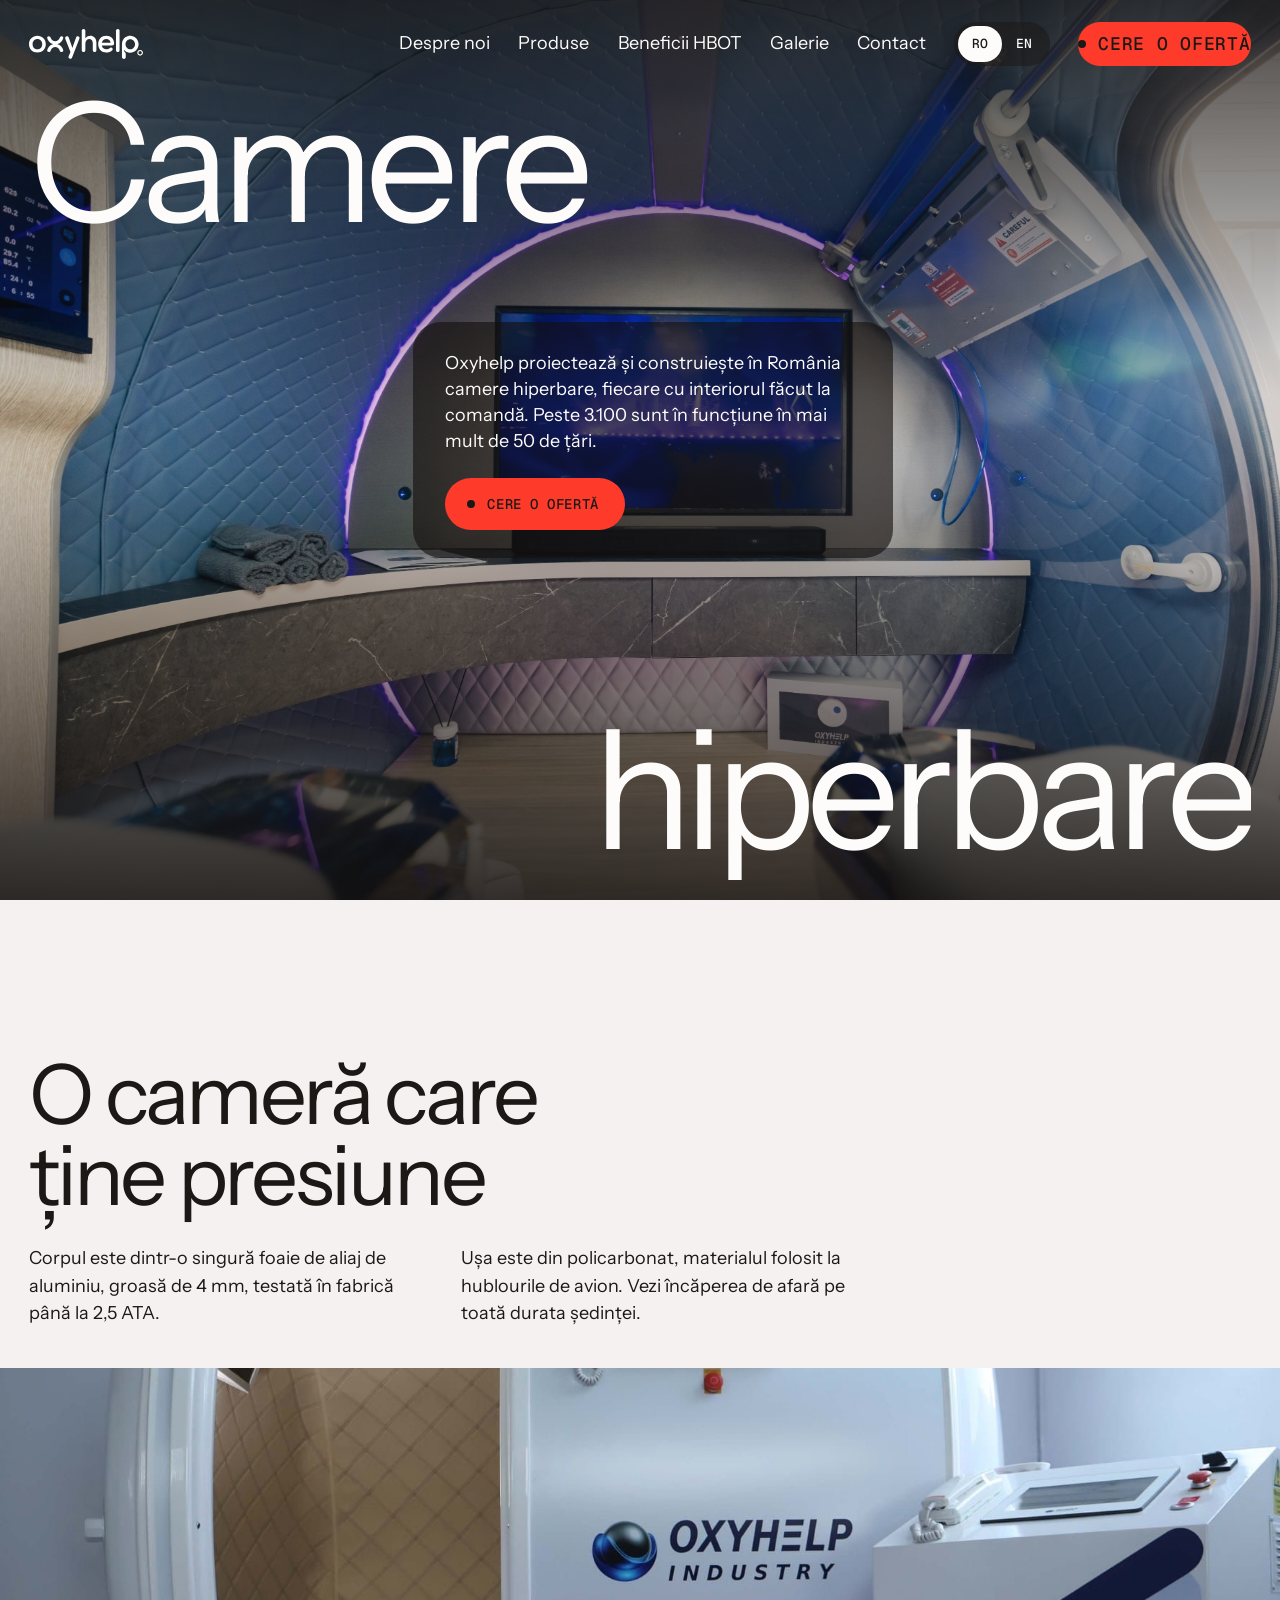
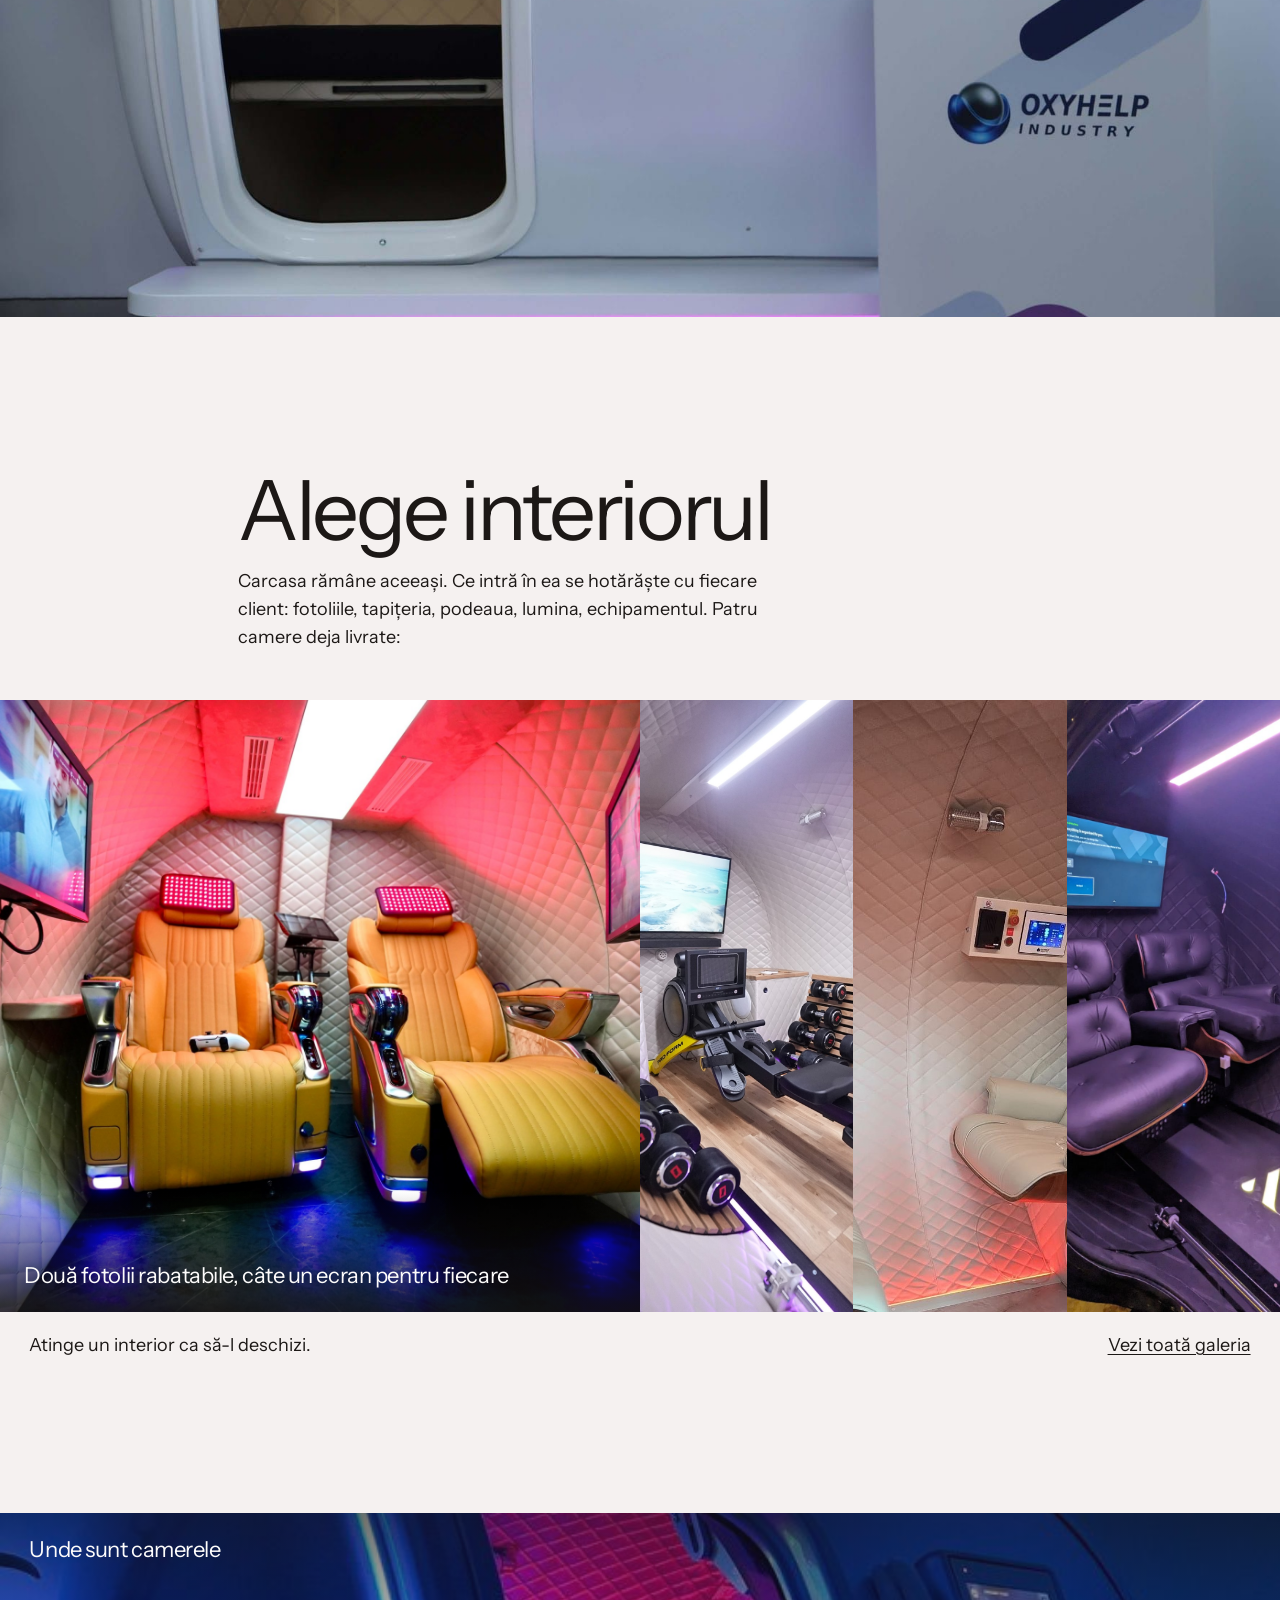
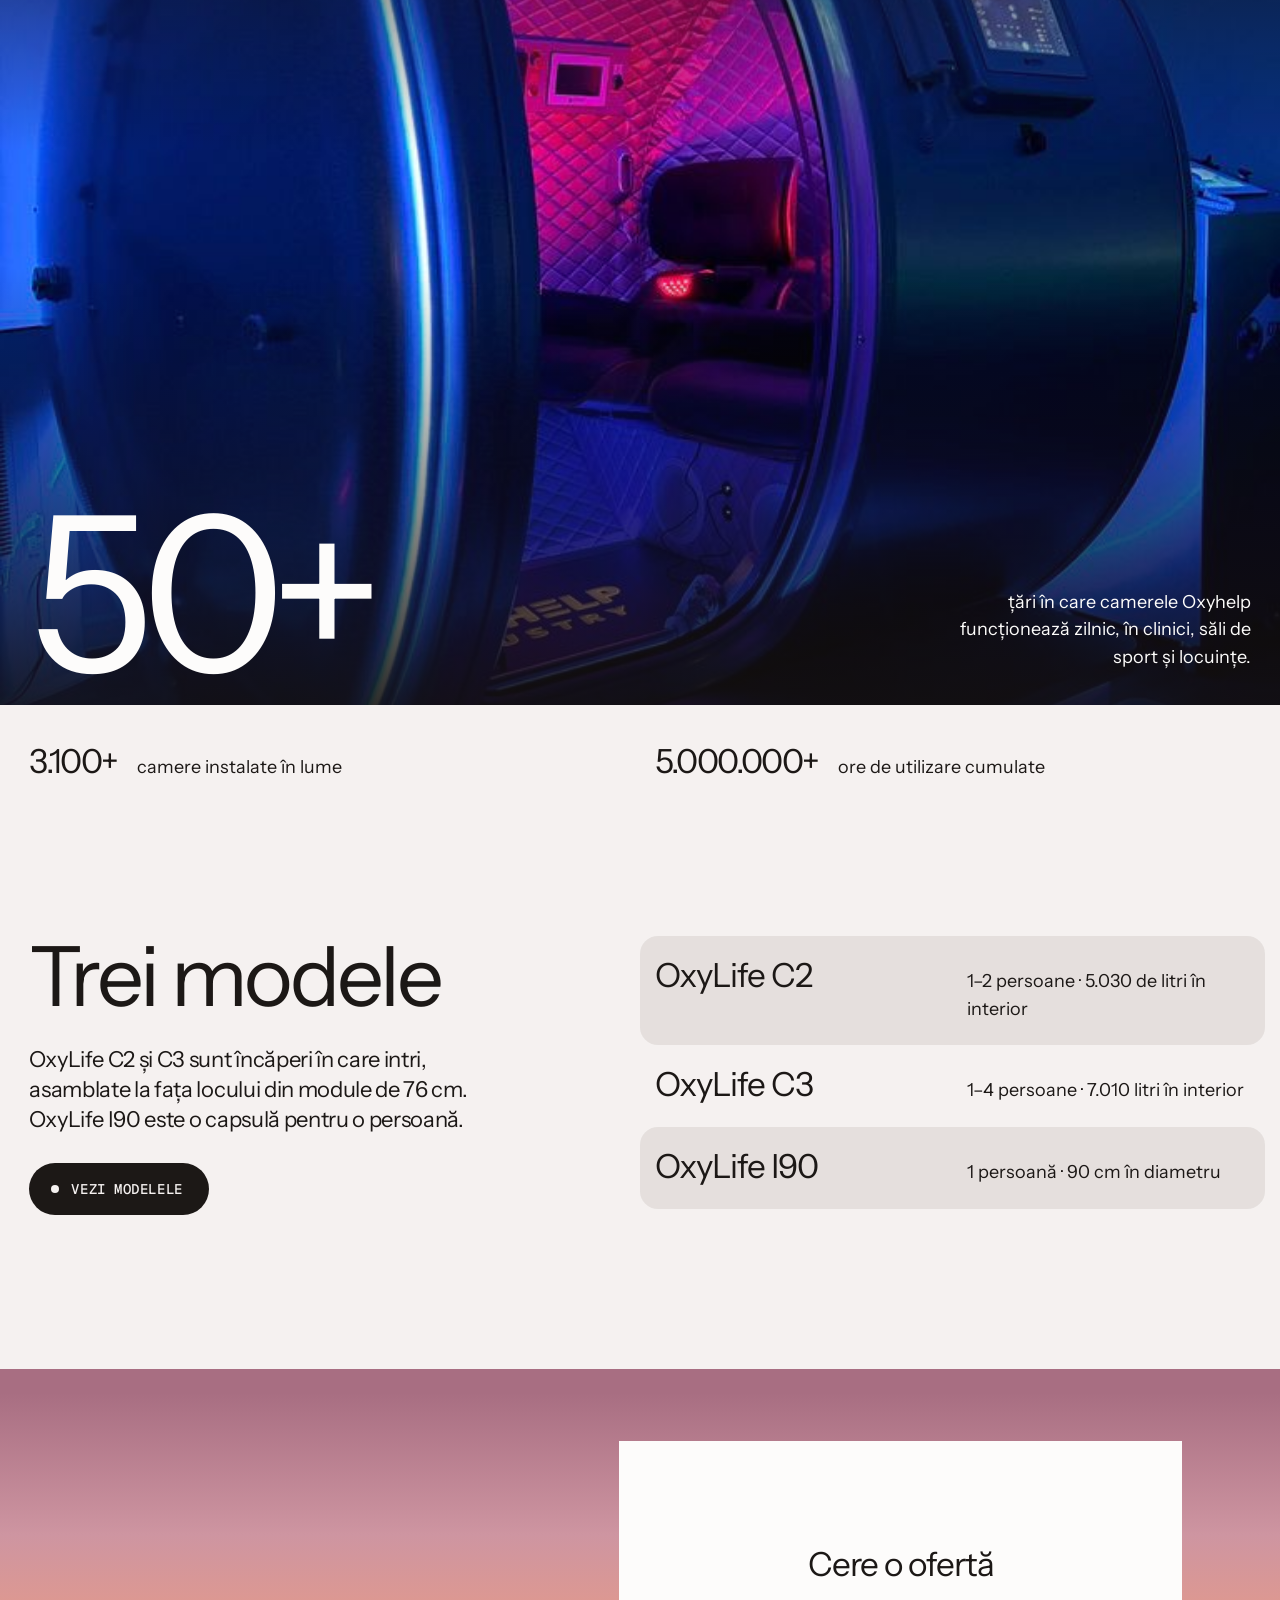
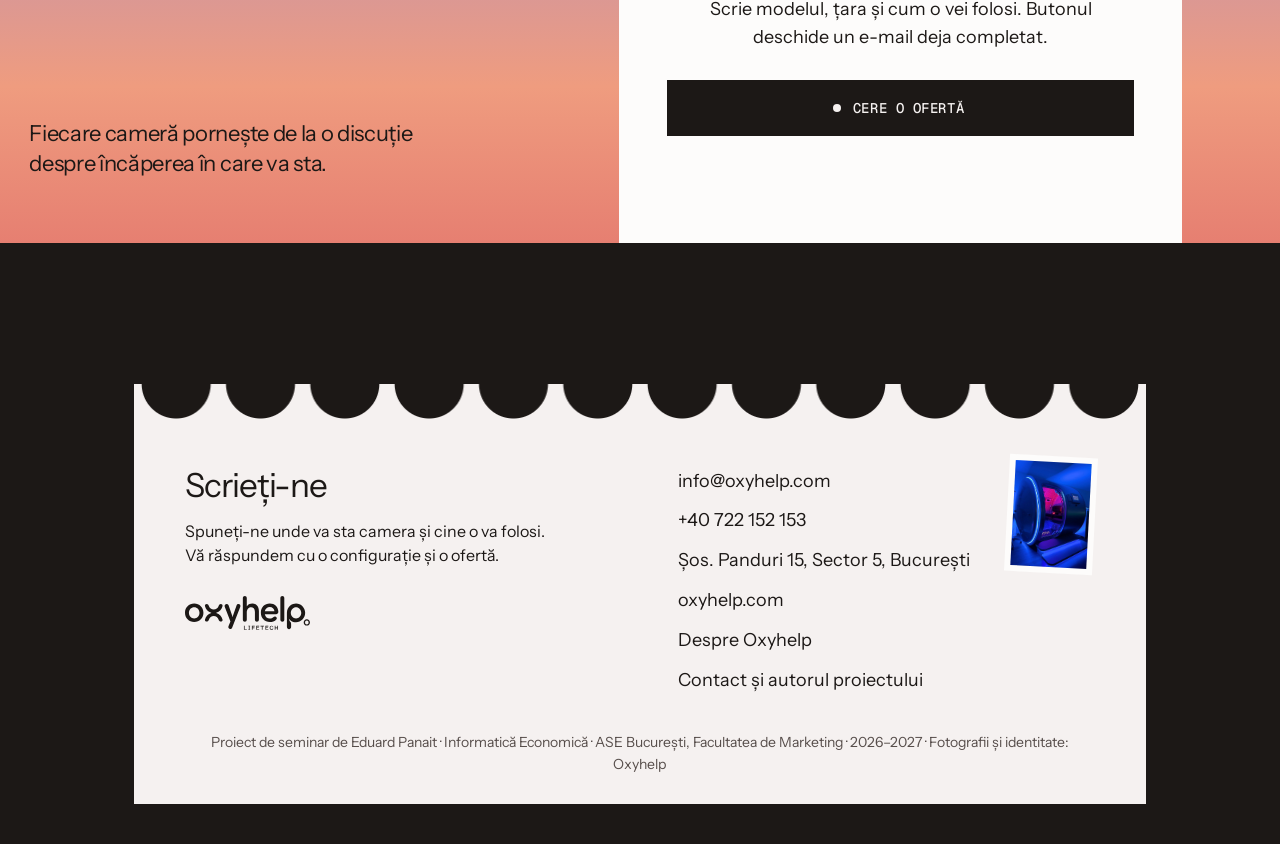
==== index.html @ 2349e3bd "Site de prezentare Oxyhelp: 6 pagini, RO/EN Co-Authored-By: Claude Fable 5.2 <noreply@anthropic.com>" ====
<!doctype html>
<html lang="ro" data-lang="ro">
<head>
<meta charset="utf-8">
<meta name="viewport" content="width=device-width, initial-scale=1">
<title>Oxyhelp — camere hiperbare proiectate și construite în România</title>
<meta name="title-en" content="Oxyhelp — hyperbaric chambers designed and built in Romania">
<meta name="description" content="Site de prezentare Oxyhelp: camere hiperbare OxyLife C2, C3 și I90, interioare la comandă, peste 3.100 de camere instalate în peste 50 de țări.">
<link rel="icon" href="assets/logo/oxyhelp-symbol-charcoal.svg" type="image/svg+xml">
<link rel="preconnect" href="https://fonts.googleapis.com">
<link rel="preconnect" href="https://fonts.gstatic.com" crossorigin>
<link rel="stylesheet" href="https://fonts.googleapis.com/css2?family=Geist+Mono:wght@500&family=Instrument+Sans:wght@400;600&display=swap">
<link rel="stylesheet" href="assets/style.css">
<script>document.documentElement.className = 'js';</script>
</head>
<body>
<a class="skip" href="#continut" data-en="Skip to content">Sari la conținut</a>
<header class="top top--over">
  <a class="top__logo" href="index.html" aria-label="Oxyhelp — Acasă" data-en-label="Oxyhelp — Home"><img src="assets/logo/oxyhelp-secondary-white.svg" alt="Oxyhelp" width="113" height="30"></a>
  <button class="menu-btn" type="button" aria-expanded="false" aria-controls="meniu" data-en="Menu">Meniu</button>
  <nav class="top__nav" id="meniu" aria-label="Principal">
    <a href="despre.html" data-en="About">Despre noi</a><a href="produse.html" data-en="Products">Produse</a><a href="beneficii.html" data-en="HBOT benefits">Beneficii HBOT</a><a href="galerie.html" data-en="Gallery">Galerie</a><a href="contact.html" data-en="Contact">Contact</a>
    <div class="lang" role="group" aria-label="Limbă / Language">
      <button type="button" value="ro" aria-pressed="true" aria-label="Română">RO</button>
      <button type="button" value="en" aria-pressed="false" aria-label="English">EN</button>
    </div>
    <a class="btn" href="mailto:info@oxyhelp.com?subject=Cerere%20ofert%C4%83%20Oxyhelp&body=Bun%C4%83%20ziua%2C%0A%0AA%C8%99%20dori%20o%20ofert%C4%83%20pentru%20o%20camer%C4%83%20hiperbar%C4%83%20Oxyhelp.%0A%0AModel%3A%20%0A%C8%9Aar%C4%83%3A%20%0ATelefon%3A%20%0A" data-en-href="mailto:info@oxyhelp.com?subject=Oxyhelp%20quote%20request&body=Hello%2C%0A%0AI%20would%20like%20a%20quote%20for%20an%20Oxyhelp%20hyperbaric%20chamber.%0A%0AModel%3A%20%0ACountry%3A%20%0APhone%3A%20%0A"><span data-en="Request a quote">Cere o ofertă</span></a>
  </nav>
</header>
<main id="continut">
<section class="hero">
  <img class="hero__pic drift" src="assets/img/foto-07.jpg" alt="Interiorul unei camere hiperbare Oxyhelp: pereți matlasați albaștri, ecran și panou tactil" data-en-alt="Inside an Oxyhelp hyperbaric chamber: blue quilted walls, a screen and a touch panel" width="2000" height="1334" fetchpriority="high">
  <h1>
    <span class="hero__l hero__l1"><span data-en="Hyperbaric">Camere</span></span>
    <span class="hero__l hero__l2"><span data-en="chambers">hiperbare</span></span>
  </h1>
  <div class="hero__mid">
    <p data-en="Oxyhelp designs and builds hyperbaric chambers in Romania, each with an interior made to order. More than 3,100 are in use in over 50 countries.">Oxyhelp proiectează și construiește în România camere hiperbare, fiecare cu interiorul făcut la comandă. Peste 3.100 sunt în funcțiune în mai mult de 50 de țări.</p>
    <a class="btn" href="mailto:info@oxyhelp.com?subject=Cerere%20ofert%C4%83%20Oxyhelp&body=Bun%C4%83%20ziua%2C%0A%0AA%C8%99%20dori%20o%20ofert%C4%83%20pentru%20o%20camer%C4%83%20hiperbar%C4%83%20Oxyhelp.%0A%0AModel%3A%20%0A%C8%9Aar%C4%83%3A%20%0ATelefon%3A%20%0A" data-en-href="mailto:info@oxyhelp.com?subject=Oxyhelp%20quote%20request&body=Hello%2C%0A%0AI%20would%20like%20a%20quote%20for%20an%20Oxyhelp%20hyperbaric%20chamber.%0A%0AModel%3A%20%0ACountry%3A%20%0APhone%3A%20%0A"><span data-en="Request a quote">Cere o ofertă</span></a>
  </div>
</section>

<section class="pano">
  <div class="wrap">
    <h2 class="rv" data-en="A room that<br>holds pressure">O cameră care<br>ține presiune</h2>
    <div class="pano__caps">
      <p class="rv" style="--i:1" data-en="The body is a single sheet of aluminium alloy, 4 mm thick, tested in the factory up to 2.5 ATA.">Corpul este dintr-o singură foaie de aliaj de aluminiu, groasă de 4 mm, testată în fabrică până la 2,5 ATA.</p>
      <p class="rv" style="--i:2" data-en="The door is polycarbonate, the material used for aircraft windows. You see the room outside for the whole session.">Ușa este din policarbonat, materialul folosit la hublourile de avion. Vezi încăperea de afară pe toată durata ședinței.</p>
    </div>
  </div>
  <img class="pano__pic rv" src="assets/img/foto-03.jpg" alt="Cameră hiperbară Oxyhelp albă, cu ușa deschisă, treaptă iluminată și unitatea de comandă alături" data-en-alt="White Oxyhelp hyperbaric chamber with its door open, a lit step and the control unit beside it" width="1776" height="1332" loading="lazy">
</section>

<section class="section" aria-labelledby="t-int">
  <div class="wrap grid">
    <div class="band__head">
      <h2 id="t-int" class="rv" data-en="Choose the interior">Alege interiorul</h2>
      <p class="rv" style="--i:1" data-en="The shell stays the same. What goes inside is decided with each client: the seats, the upholstery, the floor, the light, the equipment. Four chambers already delivered:">Carcasa rămâne aceeași. Ce intră în ea se hotărăște cu fiecare client: fotoliile, tapițeria, podeaua, lumina, echipamentul. Patru camere deja livrate:</p>
    </div>
  </div>
  <div class="band rv" role="group" aria-label="Interioare" data-en-label="Interiors">
    <button class="band__p" type="button" aria-pressed="true">
      <img src="assets/img/foto-11.jpg" alt="Două fotolii portocalii rabatabile, două ecrane și pereți matlasați" data-en-alt="Two orange reclining seats, two screens and quilted walls" width="2000" height="1336" loading="lazy">
      <span class="band__t" data-en="Two recliners, a screen for each">Două fotolii rabatabile, câte un ecran pentru fiecare</span>
    </button>
    <button class="band__p" type="button" aria-pressed="false">
      <img src="assets/img/foto-09.jpg" alt="Interior amenajat ca sală de antrenament: aparat de vâslit, gantere și ecran" data-en-alt="Interior fitted as a training room: rowing machine, dumbbells and a screen" width="1336" height="2000" loading="lazy">
      <span class="band__t" data-en="Training room: rower and dumbbells">Sală de antrenament: aparat de vâslit și gantere</span>
    </button>
    <button class="band__p" type="button" aria-pressed="false">
      <img src="assets/img/foto-05.jpg" alt="Fotolii crem cu taburet, pereți matlasați și podea cu aspect de marmură" data-en-alt="Cream lounge chairs with an ottoman, quilted walls and a marble-look floor" width="2000" height="1080" loading="lazy">
      <span class="band__t" data-en="Cream lounge chairs, marble-look floor">Fotolii crem, podea cu aspect de marmură</span>
    </button>
    <button class="band__p" type="button" aria-pressed="false">
      <img src="assets/img/foto-04.jpg" alt="Două fotolii din piele neagră, ecran pe perete și lumină violet" data-en-alt="Two black leather lounge chairs, a wall screen and violet light" width="1200" height="1600" loading="lazy">
      <span class="band__t" data-en="Black leather, screen on the wall">Piele neagră, ecran pe perete</span>
    </button>
  </div>
  <div class="wrap band__cap">
    <p data-en="Tap an interior to open it.">Atinge un interior ca să-l deschizi.</p>
    <a href="galerie.html" data-en="See the whole gallery">Vezi toată galeria</a>
  </div>
</section>

<section class="section" aria-labelledby="t-tari">
  <div class="fig">
    <img src="assets/img/foto-01.jpg" alt="Cameră hiperbară Oxyhelp închisă la culoare, cu inel de lumină albastră în jurul ușii" data-en-alt="Dark Oxyhelp hyperbaric chamber with a ring of blue light around the door" width="768" height="1024" loading="lazy">
    <h2 id="t-tari" data-en="Where the chambers are">Unde sunt camerele</h2>
    <div class="fig__row">
      <span class="fig__n">50+</span>
      <p class="fig__s" data-en="countries where Oxyhelp chambers run every day, in clinics, gyms and private homes.">țări în care camerele Oxyhelp funcționează zilnic, în clinici, săli de sport și locuințe.</p>
    </div>
  </div>
  <div class="wrap grid figs">
    <div class="rv"><b>3.100+</b><span data-en="chambers installed worldwide">camere instalate în lume</span></div>
    <div class="rv" style="--i:1"><b>5.000.000+</b><span data-en="cumulative hours of use">ore de utilizare cumulate</span></div>
  </div>
</section>

<section class="section wrap" aria-labelledby="t-mod">
  <div class="grid duo">
    <div class="duo__a">
      <h2 id="t-mod" class="rv" data-en="Three models">Trei modele</h2>
      <p class="lead rv" style="--i:1; margin-top:28px" data-en="OxyLife C2 and C3 are rooms you walk into, assembled on site from 76 cm modules. OxyLife I90 is a one-person capsule.">OxyLife C2 și C3 sunt încăperi în care intri, asamblate la fața locului din module de 76 cm. OxyLife I90 este o capsulă pentru o persoană.</p>
      <p class="rv" style="--i:2; margin-top:28px"><a class="btn btn--ink" href="produse.html"><span data-en="See the models">Vezi modelele</span></a></p>
    </div>
    <ul class="duo__b rows" style="margin-top:0">
      <li class="rv"><h3>OxyLife C2</h3><p data-en="1–2 people · 5,030 litres inside">1–2 persoane · 5.030 de litri în interior</p></li>
      <li class="rv" style="--i:1"><h3>OxyLife C3</h3><p data-en="1–4 people · 7,010 litres inside">1–4 persoane · 7.010 litri în interior</p></li>
      <li class="rv" style="--i:2"><h3>OxyLife I90</h3><p data-en="1 person · 90 cm in diameter">1 persoană · 90 cm în diametru</p></li>
    </ul>
  </div>
</section>

<section class="reply" aria-labelledby="t-cta">
  <p class="reply__say rv" data-en="Every chamber starts from a conversation about the room it will stand in.">Fiecare cameră pornește de la o discuție despre încăperea în care va sta.</p>
  <div class="reply__card rv">
    <h2 id="t-cta" data-en="Request a quote">Cere o ofertă</h2>
    <p data-en="Write the model, the country and how you will use it. The button opens an e-mail that is already filled in.">Scrie modelul, țara și cum o vei folosi. Butonul deschide un e-mail deja completat.</p>
    <a class="btn btn--ink btn--wide" href="mailto:info@oxyhelp.com?subject=Cerere%20ofert%C4%83%20Oxyhelp&body=Bun%C4%83%20ziua%2C%0A%0AA%C8%99%20dori%20o%20ofert%C4%83%20pentru%20o%20camer%C4%83%20hiperbar%C4%83%20Oxyhelp.%0A%0AModel%3A%20%0A%C8%9Aar%C4%83%3A%20%0ATelefon%3A%20%0A" data-en-href="mailto:info@oxyhelp.com?subject=Oxyhelp%20quote%20request&body=Hello%2C%0A%0AI%20would%20like%20a%20quote%20for%20an%20Oxyhelp%20hyperbaric%20chamber.%0A%0AModel%3A%20%0ACountry%3A%20%0APhone%3A%20%0A"><span data-en="Request a quote">Cere o ofertă</span></a>
  </div>
</section>

</main>
<footer class="foot">
  <div class="grid">
    <div class="foot__card">
      <div class="foot__say">
        <h2 data-en="Write to us">Scrieți-ne</h2>
        <p data-en="Tell us where the chamber will stand and who will use it. We reply with a configuration and a quote.">Spuneți-ne unde va sta camera și cine o va folosi. Vă răspundem cu o configurație și o ofertă.</p>
        <img src="assets/logo/oxyhelp-primary-charcoal.svg" alt="Oxyhelp Lifetech" width="128" height="34">
      </div>
      <img class="foot__stamp" src="assets/img/foto-01.jpg" alt="" width="88" height="117" loading="lazy">
      <div class="foot__addr">
        <a href="mailto:info@oxyhelp.com?subject=Cerere%20ofert%C4%83%20Oxyhelp&body=Bun%C4%83%20ziua%2C%0A%0AA%C8%99%20dori%20o%20ofert%C4%83%20pentru%20o%20camer%C4%83%20hiperbar%C4%83%20Oxyhelp.%0A%0AModel%3A%20%0A%C8%9Aar%C4%83%3A%20%0ATelefon%3A%20%0A" data-en-href="mailto:info@oxyhelp.com?subject=Oxyhelp%20quote%20request&body=Hello%2C%0A%0AI%20would%20like%20a%20quote%20for%20an%20Oxyhelp%20hyperbaric%20chamber.%0A%0AModel%3A%20%0ACountry%3A%20%0APhone%3A%20%0A">info@oxyhelp.com</a>
        <a href="tel:+40722152153">+40 722 152 153</a>
<a href="https://www.google.com/maps/search/?api=1&query=Oxyhelp+Industry+Soseaua+Panduri+15+Bucuresti" rel="noopener" data-en="Șos. Panduri 15, Sector 5, Bucharest">Șos. Panduri 15, Sector 5, București</a>
<a href="https://www.oxyhelp.com" rel="noopener">oxyhelp.com</a>
        <a href="despre.html" data-en="About Oxyhelp">Despre Oxyhelp</a>
        <a href="contact.html" data-en="Contact and project author">Contact și autorul proiectului</a>
      </div>
      <p class="foot__imp" data-en="Seminar project by Eduard Panait · Economic Informatics · Bucharest University of Economic Studies, Faculty of Marketing · 2026–2027 · Photographs and brand: Oxyhelp">Proiect de seminar de Eduard Panait · Informatică Economică · ASE București, Facultatea de Marketing · 2026–2027 · Fotografii și identitate: Oxyhelp</p>
    </div>
  </div>
</footer>
<script src="assets/site.js"></script>
</body>
</html>
---- assets/style.css ----
/* Oxyhelp — site de prezentare (proiect ASE, Informatică Economică)
   Culori: manualul de identitate Oxyhelp. Fonturile brandului (Roobert, FK Grotesk SemiMono)
   sunt licențiate și nu sunt publicate aici; se folosesc înlocuitori gratuiți de la Google Fonts. */


:root {
  --paper: #F5F1F0;
  --paper-hi: #FDFCFB;
  --paper-lo: #EBE5E3;
  --paper-lower: #DDD5D3;
  --ink: #1C1816;
  --ink-2: #2A2422;
  --ink-soft: #574E4B;
  --ink-mute: #6F6562;
  --accent: #FE3B2B;
  --peach: #EF9C7F;
  --rose: #CE95A1;
  --dusk: linear-gradient(180deg, #A86E82 5%, #CE95A1 35%, #EF9C7F 67%, #E67F71 100%);

  --sans: "Instrument Sans", "Helvetica Neue", Arial, sans-serif;
  --mono: "Geist Mono", ui-monospace, Menlo, monospace;

  --t-display: clamp(4rem, 13vw, 12.5rem);
  --t-title: clamp(2.75rem, 6.5vw, 6rem);
  --t-head: clamp(1.75rem, 2.6vw, 2.5rem);
  --t-body: 1.125rem;
  --t-small: 0.875rem;

  --m: clamp(16px, 2.3vw, 32px);
  --gap: clamp(88px, 12vw, 184px);
  --r: 28px;
  --ease: cubic-bezier(.16, 1, .3, 1);
}

*, *::before, *::after { box-sizing: border-box; }
html { -webkit-text-size-adjust: 100%; scroll-behavior: smooth; }
body {
  margin: 0; background: var(--paper); color: var(--ink);
  font: 400 var(--t-body)/1.55 var(--sans);
  -webkit-font-smoothing: antialiased; text-rendering: optimizeLegibility;
  overflow-x: hidden;
}
img, video, iframe { display: block; max-width: 100%; }
img { height: auto; }
a { color: inherit; text-underline-offset: .18em; text-decoration-thickness: .06em; }
h1, h2, h3, p, ul, ol, figure, dl, dd { margin: 0; }
ul, ol { padding: 0; list-style: none; }
h1, h2, h3 { font-weight: 400; letter-spacing: -0.04em; text-wrap: balance; }
h2 { font-size: var(--t-title); line-height: .98; }
h3 { font-size: var(--t-head); line-height: 1.08; letter-spacing: -0.03em; }
strong, b { font-weight: 600; }
::selection { background: var(--peach); color: var(--ink); }
:focus-visible { outline: 3px solid var(--accent); outline-offset: 3px; border-radius: 4px; }
.skip { position: absolute; left: -999px; top: 8px; background: var(--ink); color: var(--paper); padding: 12px 18px; z-index: 50; border-radius: 999px; }
.skip:focus { left: 8px; }
.sr { position: absolute; width: 1px; height: 1px; overflow: hidden; clip-path: inset(50%); white-space: nowrap; }

.wrap { padding-inline: var(--m); }
.grid { display: grid; grid-template-columns: repeat(12, minmax(0, 1fr)); column-gap: var(--m); }
.section { margin-top: var(--gap); }
.lead { font-size: 1.375rem; line-height: 1.36; letter-spacing: -0.015em; max-width: 36ch; }
.note { font-size: var(--t-small); line-height: 1.45; color: var(--ink-soft); }
.prose p + p { margin-top: 1em; }
.prose { max-width: 58ch; }

/* ---------- butoane ---------- */
.btn {
  display: inline-flex; align-items: center; gap: 12px;
  min-height: 52px; padding: 0 26px 0 22px; border: 0; border-radius: 999px;
  background: var(--accent); color: var(--ink);
  font: 500 var(--t-small)/1 var(--mono); letter-spacing: .04em; text-transform: uppercase; text-decoration: none;
  cursor: pointer; transition: transform .16s var(--ease), background-color .2s;
  white-space: nowrap; flex: none;
}
.btn::before { content: ""; width: 8px; height: 8px; border-radius: 50%; background: currentColor; flex: none; transition: transform .3s var(--ease); }
.btn:hover::before { transform: scale(1.6); }
.btn:active { transform: scale(.97); }
.btn--ink { background: var(--ink); color: var(--paper); }
.btn--paper { background: var(--paper-hi); color: var(--ink); }
.btn--quiet { background: var(--paper-lo); color: var(--ink); }
.btn--wide { width: 100%; justify-content: center; min-height: 56px; }

/* ---------- antet ---------- */
.top { display: flex; align-items: center; gap: var(--m); padding: 20px var(--m); position: relative; z-index: 20; }
.top__logo { display: block; flex: none; }
.top__logo img { height: 30px; width: auto; }
.top__nav { margin-left: auto; display: flex; align-items: center; gap: clamp(16px, 2.2vw, 34px); }
.top__nav a { font-size: var(--t-body); text-decoration: none; padding: 10px 0; position: relative; }
.top__nav a::after { content: ""; position: absolute; left: 0; right: 0; bottom: 4px; height: 2px; background: currentColor; transform: scaleX(0); transform-origin: left; transition: transform .35s var(--ease); }
.top__nav a:hover::after, .top__nav a[aria-current="page"]::after { transform: scaleX(1); }
.lang { display: inline-flex; background: var(--paper-lo); border-radius: 999px; padding: 4px; }
.lang button { border: 0; background: transparent; color: var(--ink); font: 500 .8125rem/1 var(--mono); letter-spacing: .04em; padding: 10px 12px; border-radius: 999px; cursor: pointer; min-width: 44px; min-height: 36px; }
.lang button[aria-pressed="true"] { background: var(--ink); color: var(--paper); }
.top .btn { min-height: 44px; }
.menu-btn { display: none; }
.top--over { position: absolute; inset: 0 0 auto 0; color: var(--paper-hi); }
.top--over .lang { background: rgba(28, 24, 22, .55); }
.top--over .lang button { color: var(--paper-hi); }
.top--over .lang button[aria-pressed="true"] { background: var(--paper-hi); color: var(--ink); }

@media (max-width: 980px) {
  .menu-btn { display: inline-flex; margin-left: auto; align-items: center; min-height: 44px; padding: 0 18px; border: 0; border-radius: 999px; background: var(--ink); color: var(--paper); font: 500 .8125rem/1 var(--mono); letter-spacing: .04em; text-transform: uppercase; cursor: pointer; }
  .top--over .menu-btn { background: var(--paper-hi); color: var(--ink); }
  .top__nav { display: none; position: fixed; inset: 0; z-index: 30; margin: 0; padding: 96px var(--m) 32px; background: var(--ink); color: var(--paper); flex-direction: column; align-items: flex-start; gap: 4px; overflow-y: auto; }
  .top__nav a { font-size: 2.25rem; letter-spacing: -0.03em; padding: 6px 0; }
  .top__nav .lang { margin-top: 24px; background: var(--ink-2); }
  .top__nav .lang button { color: var(--paper); }
  .top__nav .lang button[aria-pressed="true"] { background: var(--paper); color: var(--ink); }
  .top__nav .btn { margin-top: 16px; }
  .menu-open .top__nav { display: flex; }
  .menu-open .menu-btn { position: fixed; right: var(--m); top: 20px; z-index: 40; background: var(--paper); color: var(--ink); }
  .menu-open { overflow: hidden; }
}

/* ---------- prima pagină: titlu de sus până jos ---------- */
.hero { position: relative; min-height: 100svh; color: var(--paper-hi); background: var(--ink); display: grid; grid-template-rows: auto 1fr auto; padding: 0 var(--m) 20px; overflow: hidden; }
.hero__pic { position: absolute; inset: 0; width: 100%; height: 100%; object-fit: cover; }
.hero::before, .hero::after { content: ""; position: absolute; left: 0; right: 0; z-index: 1; pointer-events: none; }
.hero::before { top: 0; height: 52%; background: linear-gradient(180deg, rgba(20,16,14,.78), rgba(20,16,14,0)); }
.hero::after { bottom: 0; height: 56%; background: linear-gradient(0deg, rgba(20,16,14,.86), rgba(20,16,14,0)); }
.hero h1 { position: absolute; z-index: 2; inset: 92px var(--m) 20px; display: flex; flex-direction: column; justify-content: space-between; pointer-events: none; font-size: var(--t-display); line-height: .85; letter-spacing: -0.055em; }
.hero__l { display: block; overflow: hidden; padding-bottom: .12em; }
.hero__l > span { display: block; pointer-events: auto; }
.hero__l2 { align-self: flex-end; text-align: right; }
.hero__mid { grid-row: 2; position: relative; z-index: 3; align-self: center; margin-left: 30vw; max-width: 30rem; padding: 28px 32px; margin-block: 24px; background: rgba(20,16,14,.62); border-radius: var(--r); }
.hero__mid p { font-size: var(--t-body); line-height: 1.45; }
.hero__mid .btn { margin-top: 24px; }
@media (max-width: 760px) {
  .hero h1 { font-size: 17.5vw; }
  .hero__mid { margin-left: 0; padding: 22px; }
}

/* ---------- antet de pagină interioară ---------- */
.phead { padding: clamp(40px, 7vw, 104px) var(--m) 0; }
.phead h1 { font-size: var(--t-display); line-height: .86; letter-spacing: -0.055em; }
.phead__row { margin-top: clamp(28px, 4vw, 56px); align-items: end; row-gap: 32px; }
.phead__lead { grid-column: 1 / span 5; }
.phead__pic { grid-column: 7 / -1; }
.phead__pic img, .pic img { width: 100%; height: 100%; object-fit: cover; border-radius: var(--r); background: var(--paper-lo); }
@media (max-width: 760px) {
  .phead h1 { font-size: 16vw; }
  .phead__lead, .phead__pic { grid-column: 1 / -1; }
}

/* ---------- titlu care legendează o panoramă ---------- */
.pano { padding-top: var(--gap); }
.pano__caps { display: flex; gap: 48px; margin-top: 28px; }
.pano__caps p { max-width: 32ch; }
.pano__pic { margin-top: 40px; width: 100%; aspect-ratio: 21 / 9; object-fit: cover; }
@media (max-width: 760px) {
  .pano__caps { flex-direction: column; gap: 14px; }
  .pano__pic { aspect-ratio: 4 / 5; }
}

/* ---------- bandă de panouri inegale (alege interiorul) ---------- */
.band__head { grid-column: 3 / span 8; margin-bottom: 48px; }
.band__head p { margin-top: 16px; max-width: 46ch; }
.band { display: flex; height: 68svh; min-height: 420px; }
.band__p { position: relative; flex: 2 1 0; min-width: 0; border: 0; padding: 0; margin: 0; background: var(--ink); cursor: pointer; overflow: hidden; transition: flex-grow .6s var(--ease); color: var(--paper-hi); text-align: left; font: inherit; }
.band__p img { position: absolute; inset: 0; width: 100%; height: 100%; object-fit: cover; transition: transform 1.2s var(--ease); }
.band__p:hover img { transform: scale(1.04); }
.band__p[aria-pressed="true"] { flex-grow: 6; }
.band__t { position: absolute; left: 0; right: 0; bottom: 0; padding: 72px 24px 22px; font-size: 1.375rem; line-height: 1.2; letter-spacing: -0.02em; background: linear-gradient(0deg, rgba(20,16,14,.82), rgba(20,16,14,0)); opacity: 0; transform: translateY(10px); transition: opacity .4s, transform .5s var(--ease); }
.band__p[aria-pressed="true"] .band__t { opacity: 1; transform: none; }
.band__cap { margin-top: 20px; display: flex; justify-content: space-between; gap: var(--m); flex-wrap: wrap; align-items: baseline; }
@media (max-width: 760px) {
  .band__head { grid-column: 1 / -1; }
  .band { display: grid; grid-template-columns: repeat(3, 1fr); grid-auto-rows: 26svh; height: auto; min-height: 0; }
  .band__p[aria-pressed="true"] { grid-column: 1 / -1; grid-row-end: span 2; order: -1; }
  .band__t { font-size: 1.125rem; padding: 56px 16px 16px; }
}

/* ---------- cifră pe marginea fotografiei ---------- */
.fig { position: relative; min-height: 88svh; color: var(--paper-hi); background: var(--ink); display: flex; flex-direction: column; justify-content: space-between; padding: 24px var(--m); overflow: hidden; }
.fig img { position: absolute; inset: 0; width: 100%; height: 100%; object-fit: cover; }
.fig::after { content: ""; position: absolute; inset: 45% 0 0 0; background: linear-gradient(0deg, rgba(20,16,14,.88), rgba(20,16,14,0)); }
.fig::before { content: ""; position: absolute; inset: 0 0 70% 0; background: linear-gradient(180deg, rgba(20,16,14,.6), rgba(20,16,14,0)); z-index: 1; }
.fig h2 { position: relative; z-index: 2; font-size: 1.375rem; line-height: 1.2; letter-spacing: -0.02em; }
.fig__row { position: relative; z-index: 2; display: flex; justify-content: space-between; align-items: flex-end; gap: var(--m); }
.fig__n { font-size: clamp(7.5rem, 17vw, 17.5rem); line-height: .8; letter-spacing: -0.06em; }
.fig__s { max-width: 26ch; text-align: right; padding-bottom: .5em; }
.figs { margin-top: 40px; row-gap: 28px; }
.figs > div { grid-column: span 6; display: flex; gap: 20px; align-items: baseline; }
.figs b { font-weight: 400; font-size: var(--t-head); line-height: 1; letter-spacing: -0.04em; white-space: nowrap; }
@media (max-width: 760px) {
  .fig { min-height: 80svh; }
  .fig__row { flex-direction: column-reverse; align-items: flex-start; }
  .fig__n { font-size: 30vw; }
  .fig__s { text-align: left; padding: 0; }
  .figs > div { grid-column: 1 / -1; flex-direction: row-reverse; justify-content: flex-end; }
}

/* ---------- două coloane: text + imagine ---------- */
.duo { row-gap: 32px; align-items: start; }
.duo__a { grid-column: 1 / span 5; }
.duo__b { grid-column: 7 / -1; }
.duo--flip .duo__a { grid-column: 8 / -1; order: 2; }
.duo--flip .duo__b { grid-column: 1 / span 6; order: 1; }
.duo h2 + .prose, .duo h2 + .lead { margin-top: 28px; }
.pic { margin: 0; }
.pic--tall img { aspect-ratio: 4 / 5; }
.pic--wide img { aspect-ratio: 3 / 2; }
.pic figcaption { margin-top: 12px; font-size: var(--t-small); color: var(--ink-soft); }
@media (max-width: 860px) {
  .duo__a, .duo__b, .duo--flip .duo__a, .duo--flip .duo__b { grid-column: 1 / -1; order: 0; }
}

/* ---------- produs ---------- */
.model { margin-top: var(--gap); }
.model__name { font-size: var(--t-display); line-height: .82; letter-spacing: -0.06em; }
.model__row { margin-top: clamp(24px, 3vw, 48px); row-gap: 32px; align-items: start; }
.model__pic { grid-column: 1 / span 7; }
.model__txt { grid-column: 9 / -1; }
.model:nth-of-type(even) .model__pic { grid-column: 6 / -1; order: 2; }
.model:nth-of-type(even) .model__txt { grid-column: 1 / span 4; order: 1; }
.spec { margin-top: 28px; }
.spec div { display: flex; justify-content: space-between; gap: 24px; padding: 13px 0; }
.spec div:nth-child(odd) { background: var(--paper-lo); margin-inline: -14px; padding-inline: 14px; border-radius: 12px; }
.spec dt { color: var(--ink-soft); }
.spec dd { text-align: right; font-variant-numeric: tabular-nums; }
@media (max-width: 860px) {
  .model__pic, .model__txt, .model:nth-of-type(even) .model__pic, .model:nth-of-type(even) .model__txt { grid-column: 1 / -1; order: 0; }
  .model__name { font-size: 24vw; }
}

/* ---------- câmp de culoare ---------- */
.field { background: var(--ink); color: var(--paper); padding-block: clamp(72px, 9vw, 136px); }
.field--dusk { background: var(--dusk); color: var(--ink); }
.field--lo { background: var(--paper-lo); }
.field .note { color: inherit; opacity: .78; }

/* ---------- listă mare ---------- */
.rows { margin-top: clamp(32px, 4vw, 56px); }
.rows li { display: grid; grid-template-columns: repeat(12, minmax(0, 1fr)); column-gap: var(--m); padding: 22px 0; align-items: baseline; }
.rows li:nth-child(odd) { background: rgba(127, 115, 110, .14); margin-inline: calc(var(--m) * -.5); padding-inline: calc(var(--m) * .5); border-radius: 18px; }
.rows h3 { grid-column: 1 / span 5; }
.rows p { grid-column: 7 / -1; max-width: 52ch; }
@media (max-width: 760px) { .rows h3, .rows p { grid-column: 1 / -1; } .rows p { margin-top: 8px; } }

/* ---------- încorporări: video, hartă, calendar, PDF ---------- */
.embed { position: relative; border-radius: var(--r); overflow: hidden; background: var(--paper-lo); }
.embed iframe, .embed object { width: 100%; height: 100%; border: 0; display: block; }
.embed--video { aspect-ratio: 16 / 9; }
.embed--map { aspect-ratio: 16 / 10; min-height: 360px; }
.embed--cal { height: min(78svh, 720px); min-height: 480px; }
.embed--pdf { height: min(86svh, 900px); min-height: 520px; }
.todo { display: grid; place-content: center; text-align: center; gap: 10px; padding: 32px; background: #FFE9A8; color: var(--ink); height: 100%; min-height: inherit; }
.todo b { font-size: 1.5rem; letter-spacing: -0.02em; }
mark.todo-inline { background: #FFE9A8; color: var(--ink); padding: .05em .35em; border-radius: 6px; }

/* ---------- carusel ---------- */
.car { position: relative; }
.car__track { display: flex; gap: var(--m); overflow-x: auto; scroll-snap-type: x mandatory; scroll-behavior: smooth; padding-inline: var(--m); scroll-padding-inline: var(--m); scrollbar-width: none; overscroll-behavior-x: contain; }
.car__track::-webkit-scrollbar { display: none; }
.car__s { flex: none; height: min(74svh, 760px); scroll-snap-align: start; margin: 0; position: relative; }
.car__s img { height: 100%; width: auto; max-width: calc(100vw - var(--m) * 2); object-fit: cover; border-radius: var(--r); background: var(--paper-lo); }
.car__s figcaption { position: absolute; left: 14px; bottom: 14px; background: var(--paper-hi); color: var(--ink); font-size: var(--t-small); padding: 8px 14px; border-radius: 999px; max-width: calc(100% - 28px); }
.car__bar { display: flex; align-items: center; gap: 14px; padding: 24px var(--m) 0; }
.car__btn { width: 56px; height: 56px; border-radius: 50%; border: 0; background: var(--ink); color: var(--paper); font-size: 1.375rem; line-height: 1; cursor: pointer; transition: transform .16s var(--ease), opacity .2s; }
.car__btn:active { transform: scale(.94); }
.car__btn:disabled { opacity: .3; cursor: default; }
.car__count { margin-left: auto; font-variant-numeric: tabular-nums; font-size: 1.5rem; letter-spacing: -0.02em; }
.car__dots { display: flex; gap: 8px; }
.car__dots button { width: 12px; height: 12px; padding: 0; border-radius: 50%; border: 0; background: var(--paper-lower); cursor: pointer; transition: width .4s var(--ease), background-color .3s; }
.car__dots button[aria-current="true"] { width: 36px; border-radius: 999px; background: var(--ink); }
@media (max-width: 760px) { .car__s { height: 62svh; } .car__dots { display: none; } }

/* ---------- cartea de răspuns (CTA) ---------- */
.reply { position: relative; margin-top: var(--gap); background: var(--dusk); overflow: hidden; padding: 0 var(--m); display: grid; grid-template-columns: repeat(12, minmax(0, 1fr)); column-gap: var(--m); align-items: end; }
.reply__say { grid-column: 1 / span 4; padding-bottom: 64px; font-size: 1.375rem; line-height: 1.36; letter-spacing: -0.015em; }
.reply__card { grid-column: 6 / -1; justify-self: center; width: min(44vw, 640px); aspect-ratio: 7 / 5; background: var(--paper-hi); color: var(--ink); transform: rotate(2deg) translateY(60px); padding: 48px; display: flex; flex-direction: column; justify-content: center; align-items: center; text-align: center; gap: 14px; margin-top: 72px; }
.reply__card h2 { font-size: var(--t-head); line-height: 1.05; letter-spacing: -0.03em; }
.reply__card p { max-width: 32ch; }
.reply__card .btn { margin-top: 14px; border-radius: 0; }
@media (max-width: 860px) {
  .reply { display: block; padding-top: 72px; min-height: 0; }
  .reply__say { padding-bottom: 0; }
  .reply__card { width: 92%; margin: 40px auto 0; transform: rotate(1deg) translateY(36px); padding: 32px 24px; aspect-ratio: auto; min-height: 320px; }
  .reply__card h2 { font-size: 1.5rem; }
}

/* ---------- subsol: spatele cărții poștale ---------- */
.foot { background: var(--ink); color: var(--ink); padding: clamp(96px, 11vw, 160px) var(--m) 40px; }
.foot__card { grid-column: 2 / span 10; background: var(--paper); min-height: 420px; padding: 84px clamp(24px, 4vw, 64px) 28px; position: relative; display: grid; grid-template-columns: 1fr 1fr; column-gap: clamp(24px, 6vw, 96px); row-gap: 32px;
  -webkit-mask: radial-gradient(circle at 50% 0, transparent 34px, #000 35px) top left / calc(100% / 12) 100% repeat-x;
          mask: radial-gradient(circle at 50% 0, transparent 34px, #000 35px) top left / calc(100% / 12) 100% repeat-x; }
.foot__say h2 { font-size: var(--t-head); line-height: 1.05; letter-spacing: -0.03em; }
.foot__say p { margin-top: 16px; font-size: 1rem; max-width: 34ch; }
.foot__say img { margin-top: 28px; height: 34px; width: auto; }
.foot__addr { display: grid; gap: 12px; align-content: start; padding-right: 112px; }
.foot__addr a { text-decoration: none; }
.foot__addr a:hover { text-decoration: underline; }
.foot__stamp { position: absolute; right: clamp(24px, 4vw, 64px); top: 72px; width: 88px; aspect-ratio: 3 / 4; object-fit: cover; border: 6px solid var(--paper-hi); transform: rotate(3deg); }
.foot__imp { grid-column: 1 / -1; text-align: center; font-size: var(--t-small); color: var(--ink-soft); align-self: end; }
@media (max-width: 860px) {
  .foot__card { grid-column: 1 / -1; grid-template-columns: 1fr; padding-top: 72px;
    -webkit-mask-size: calc(100% / 6) 100%; mask-size: calc(100% / 6) 100%; }
  .foot__stamp { width: 64px; top: 60px; }
  .foot__say { padding-right: 84px; }
  .foot__addr { padding-right: 0; }
}

/* ---------- contact ---------- */
.me { row-gap: 32px; align-items: start; }
.me__pic { grid-column: 1 / span 4; }
.me__pic img, .me__pic .todo { aspect-ratio: 4 / 5; width: 100%; object-fit: cover; border-radius: var(--r); }
.me__txt { grid-column: 6 / -1; }
.me__list { margin-top: 32px; }
.me__list div { display: grid; grid-template-columns: 11rem 1fr; gap: 16px; padding: 14px 0; }
.me__list div:nth-child(odd) { background: var(--paper-lo); margin-inline: -14px; padding-inline: 14px; border-radius: 12px; }
.me__list dt { color: var(--ink-soft); }
@media (max-width: 860px) { .me__pic, .me__txt { grid-column: 1 / -1; } .me__pic { max-width: 320px; } .me__list div { grid-template-columns: 1fr; gap: 2px; } }

/* ---------- mișcare ---------- */
.js .rv { opacity: 0; transform: translateY(26px); transition: opacity .9s var(--ease), transform 1s var(--ease); transition-delay: calc(var(--i, 0) * 80ms); }
.js .rv.in { opacity: 1; transform: none; }
.js .hero__l > span { transform: translateY(105%); transition: transform .8s var(--ease); }
.js .hero__l2 > span { transition-delay: .1s; }
.js .hero__mid { opacity: 0; transform: translateY(16px); transition: opacity .6s .3s, transform .7s .3s var(--ease); }
.js .loaded .hero__l > span { transform: none; }
.js .loaded .hero__mid { opacity: 1; transform: none; }
.drift { animation: drift 26s ease-in-out infinite alternate; }
@keyframes drift { from { transform: scale(1.02); } to { transform: scale(1.1) translate(-1.2%, -1%); } }
@media (prefers-reduced-motion: reduce) {
  html { scroll-behavior: auto; }
  .js .rv, .js .hero__l > span, .js .hero__mid { opacity: 1; transform: none; transition: none; }
  .drift { animation: none; }
  .band__p, .band__p img, .car__track { transition: none; scroll-behavior: auto; }
}

/* ---------- calendar de evenimente ---------- */
.cal { row-gap: 40px; align-items: start; }
.cal__list { grid-column: 1 / span 5; }
.cal__list li { padding: 18px 0; }
.cal__list li:nth-child(odd) { background: var(--paper-lo); margin-inline: -14px; padding-inline: 14px; border-radius: 12px; }
.cal__list time { font-variant-numeric: tabular-nums; }
.cal__list b { display: block; font-weight: 400; font-size: var(--t-head); line-height: 1.1; letter-spacing: -0.03em; margin-bottom: 6px; }
.cal__list li.is-on b { text-decoration: underline; text-decoration-thickness: .08em; text-underline-offset: .14em; }
.cal__months { grid-column: 7 / -1; display: grid; grid-template-columns: 1fr 1fr; gap: var(--m); }
.cal__m { background: var(--paper-hi); border-radius: var(--r); padding: 24px; }
.cal__m h3 { font-size: 1.375rem; margin-bottom: 14px; text-transform: capitalize; }
.cal__g { display: grid; grid-template-columns: repeat(7, 1fr); gap: 4px; font-variant-numeric: tabular-nums; text-align: center; }
.cal__g span, .cal__g button { aspect-ratio: 1; display: grid; place-items: center; border-radius: 50%; font: inherit; font-size: 1rem; border: 0; background: none; color: inherit; padding: 0; }
.cal__g .wd { color: var(--ink-mute); font-size: var(--t-small); }
.cal__g button { background: var(--ink); color: var(--paper); cursor: pointer; transition: transform .16s var(--ease), background-color .2s; }
.cal__g button:hover, .cal__g button.is-on { background: var(--accent); color: var(--ink); }
.cal__g button:active { transform: scale(.92); }
@media (max-width: 980px) { .cal__list, .cal__months { grid-column: 1 / -1; } }
@media (max-width: 560px) { .cal__months { grid-template-columns: 1fr; } }

/* ---------- întrebări ---------- */
.qs { counter-reset: q; margin-top: 32px; display: grid; gap: 10px; }
.qs li { background: rgba(253, 252, 251, .1); border-radius: 18px; padding: 20px 24px; font-size: 1.375rem; line-height: 1.3; letter-spacing: -0.015em; }
.chips { display: flex; flex-wrap: wrap; gap: 10px; margin-top: 28px; }
.chips li { background: var(--paper-lo); border-radius: 999px; padding: 10px 20px; }
.field .chips li { background: rgba(253, 252, 251, .12); }
.stack > * + * { margin-top: 20px; }
.actions { display: flex; flex-wrap: wrap; gap: 12px; margin-top: 28px; }

main > section:last-child:not(.reply) { padding-bottom: var(--gap); }

@media (max-width: 760px) { .lead { font-size: var(--t-body); line-height: 1.5; letter-spacing: 0; } .reply__say { font-size: var(--t-body); } }
.trio { display: grid; grid-template-columns: 5fr 3fr 4fr; gap: var(--m); margin-top: var(--gap); padding-inline: var(--m); }
.trio img { width: 100%; height: min(70svh, 640px); object-fit: cover; border-radius: var(--r); }
@media (max-width: 760px) { .trio { grid-template-columns: 1fr 1fr; } .trio img { height: 44svh; } .trio img:first-child { grid-column: 1 / -1; } }
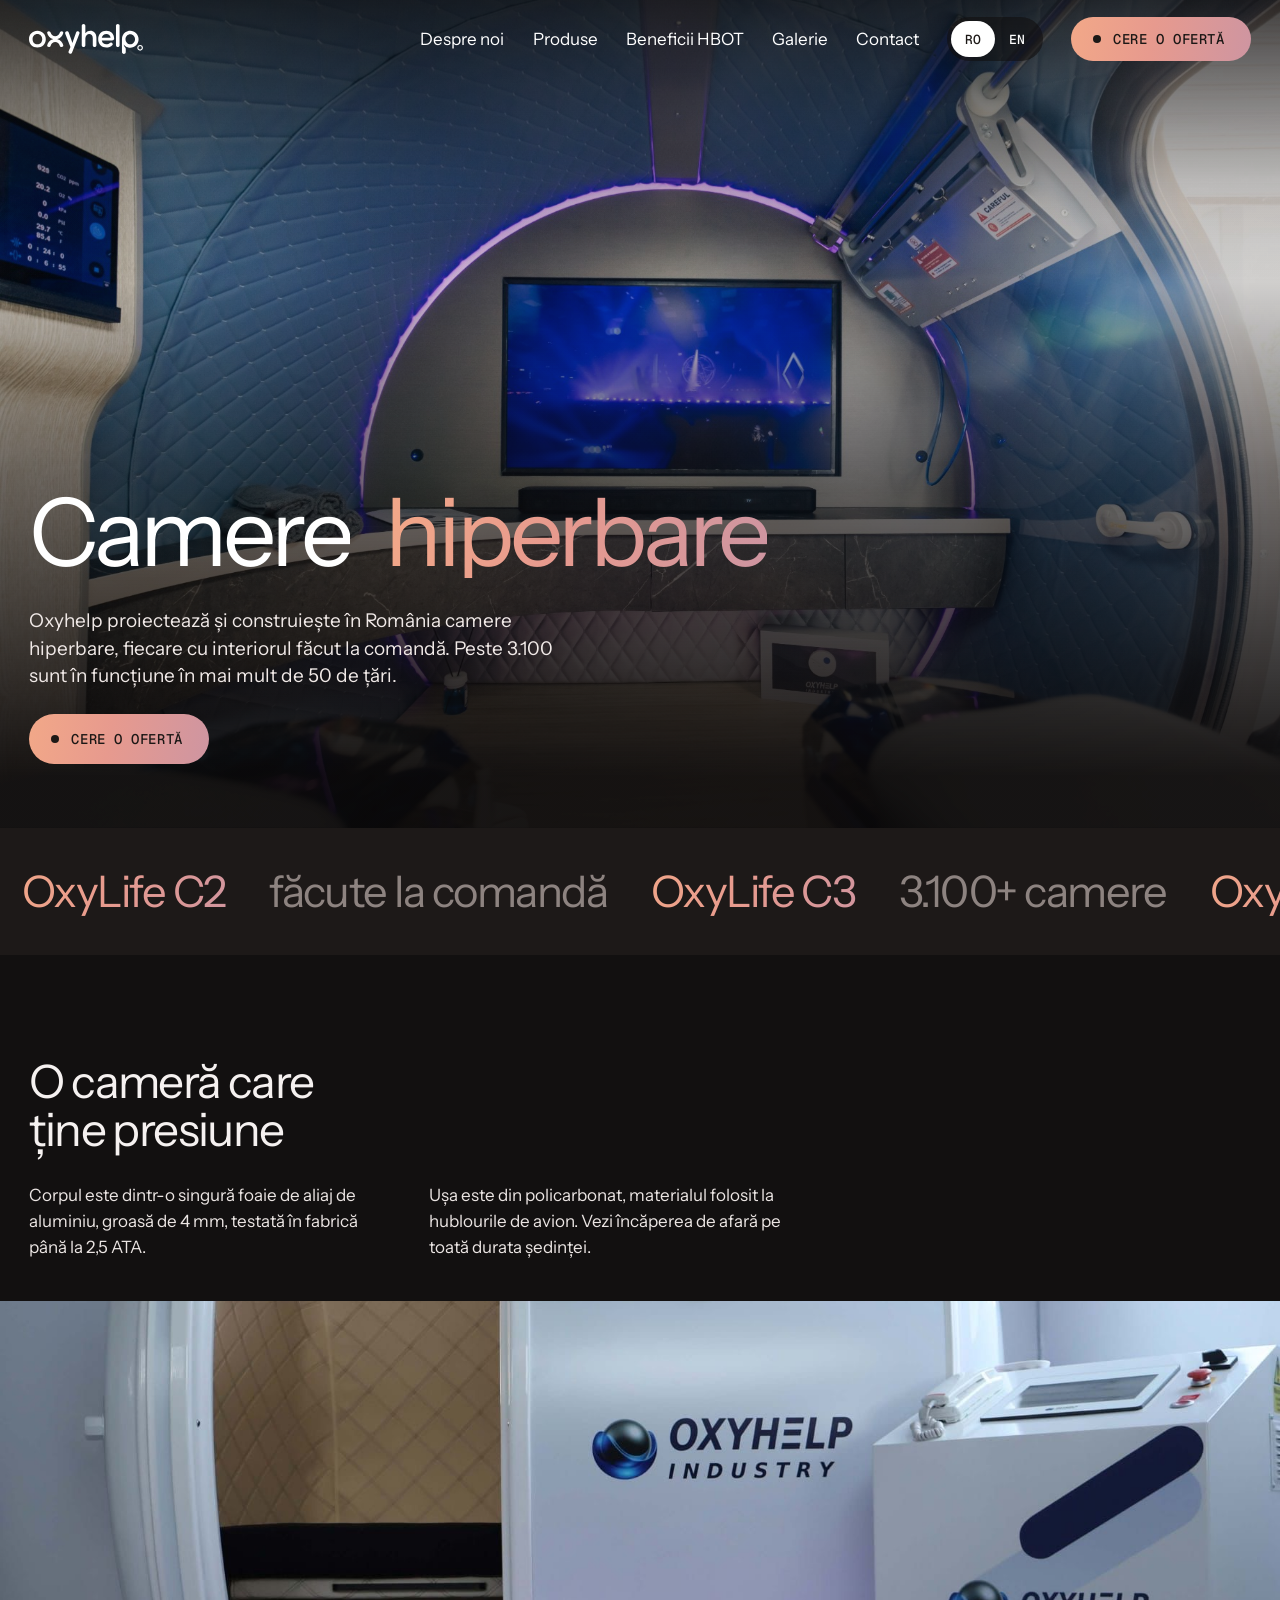
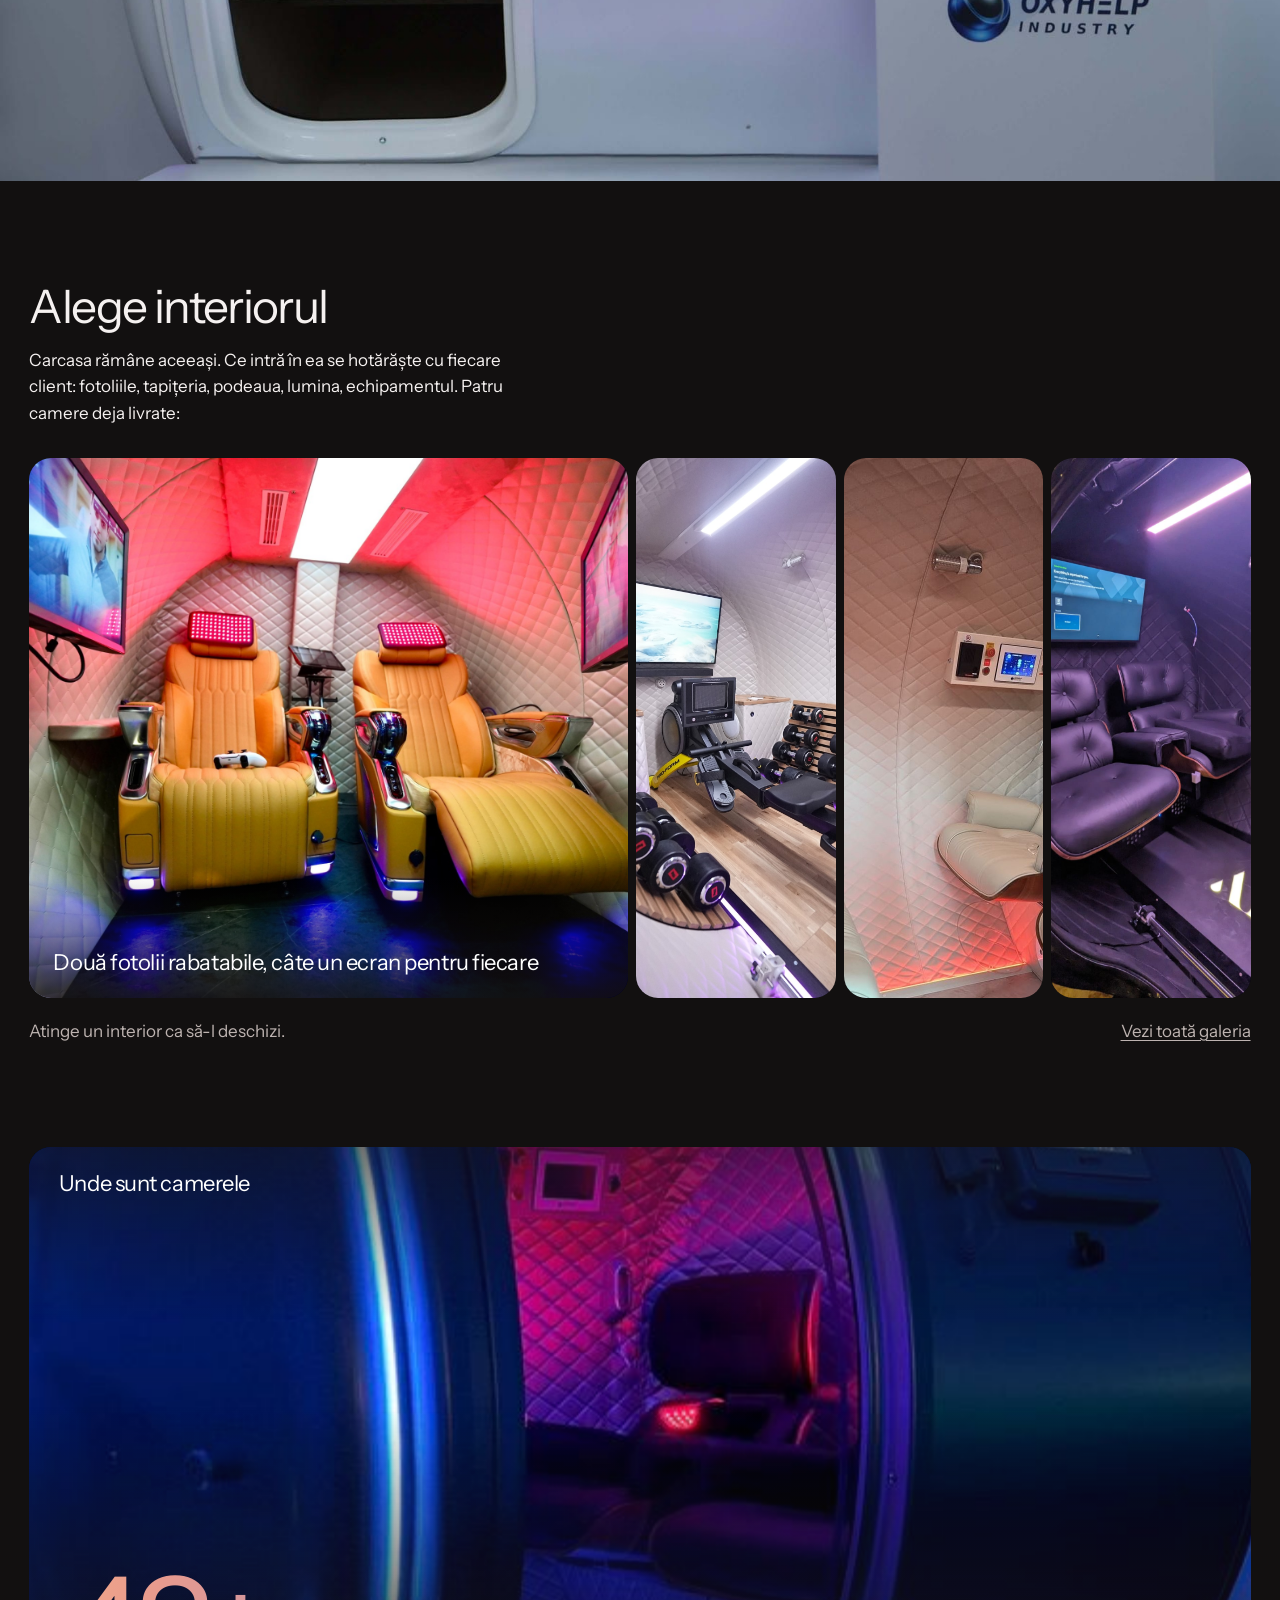
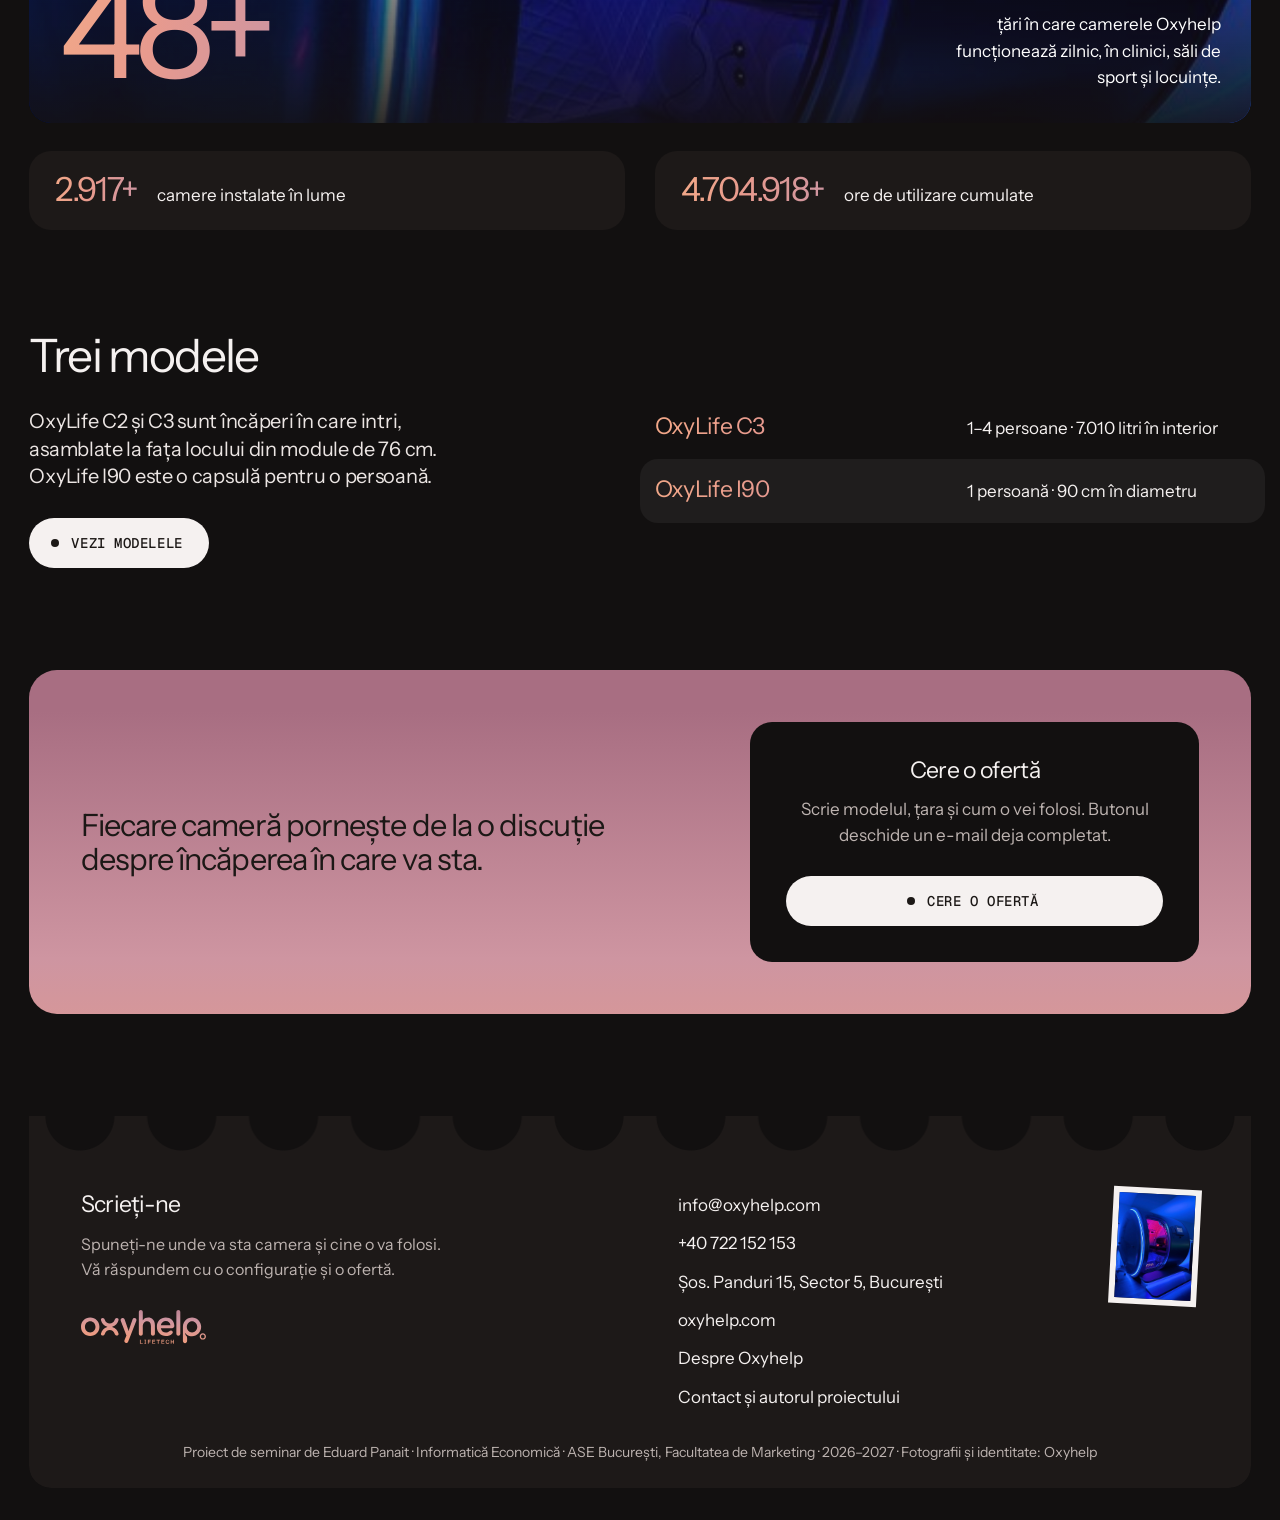
==== commit cd6cd0c9: "Temă întunecată, titluri mai mici, animații la derulare Co-Authored-By: Claude Fable 5.2 <noreply@an" ====
--- a/index.html
+++ b/index.html
@@ -3,10 +3,12 @@
 <head>
 <meta charset="utf-8">
 <meta name="viewport" content="width=device-width, initial-scale=1">
+<meta name="theme-color" content="#121010">
+<meta name="color-scheme" content="dark">
 <title>Oxyhelp — camere hiperbare proiectate și construite în România</title>
 <meta name="title-en" content="Oxyhelp — hyperbaric chambers designed and built in Romania">
 <meta name="description" content="Site de prezentare Oxyhelp: camere hiperbare OxyLife C2, C3 și I90, interioare la comandă, peste 3.100 de camere instalate în peste 50 de țări.">
-<link rel="icon" href="assets/logo/oxyhelp-symbol-charcoal.svg" type="image/svg+xml">
+<link rel="icon" href="assets/logo/oxyhelp-symbol-gradient.svg" type="image/svg+xml">
 <link rel="preconnect" href="https://fonts.googleapis.com">
 <link rel="preconnect" href="https://fonts.gstatic.com" crossorigin>
 <link rel="stylesheet" href="https://fonts.googleapis.com/css2?family=Geist+Mono:wght@500&family=Instrument+Sans:wght@400;600&display=swap">
@@ -39,6 +41,8 @@
     <a class="btn" href="mailto:info@oxyhelp.com?subject=Cerere%20ofert%C4%83%20Oxyhelp&body=Bun%C4%83%20ziua%2C%0A%0AA%C8%99%20dori%20o%20ofert%C4%83%20pentru%20o%20camer%C4%83%20hiperbar%C4%83%20Oxyhelp.%0A%0AModel%3A%20%0A%C8%9Aar%C4%83%3A%20%0ATelefon%3A%20%0A" data-en-href="mailto:info@oxyhelp.com?subject=Oxyhelp%20quote%20request&body=Hello%2C%0A%0AI%20would%20like%20a%20quote%20for%20an%20Oxyhelp%20hyperbaric%20chamber.%0A%0AModel%3A%20%0ACountry%3A%20%0APhone%3A%20%0A"><span data-en="Request a quote">Cere o ofertă</span></a>
   </div>
 </section>
+
+<div class="marq" aria-hidden="true"><div class="marq__t"><span data-en="OxyLife C2">OxyLife C2</span><span data-en="made to order">făcute la comandă</span><span data-en="OxyLife C3">OxyLife C3</span><span data-en="3,100+ chambers">3.100+ camere</span><span data-en="OxyLife I90">OxyLife I90</span><span data-en="50+ countries">50+ țări</span><span data-en="OxyLife C2">OxyLife C2</span><span data-en="made to order">făcute la comandă</span><span data-en="OxyLife C3">OxyLife C3</span><span data-en="3,100+ chambers">3.100+ camere</span><span data-en="OxyLife I90">OxyLife I90</span><span data-en="50+ countries">50+ țări</span><span data-en="OxyLife C2">OxyLife C2</span><span data-en="made to order">făcute la comandă</span><span data-en="OxyLife C3">OxyLife C3</span><span data-en="3,100+ chambers">3.100+ camere</span><span data-en="OxyLife I90">OxyLife I90</span><span data-en="50+ countries">50+ țări</span><span data-en="OxyLife C2">OxyLife C2</span><span data-en="made to order">făcute la comandă</span><span data-en="OxyLife C3">OxyLife C3</span><span data-en="3,100+ chambers">3.100+ camere</span><span data-en="OxyLife I90">OxyLife I90</span><span data-en="50+ countries">50+ țări</span></div></div>
 
 <section class="pano">
   <div class="wrap">
@@ -128,7 +132,7 @@
       <div class="foot__say">
         <h2 data-en="Write to us">Scrieți-ne</h2>
         <p data-en="Tell us where the chamber will stand and who will use it. We reply with a configuration and a quote.">Spuneți-ne unde va sta camera și cine o va folosi. Vă răspundem cu o configurație și o ofertă.</p>
-        <img src="assets/logo/oxyhelp-primary-charcoal.svg" alt="Oxyhelp Lifetech" width="128" height="34">
+        <img src="assets/logo/oxyhelp-primary-gradient.svg" alt="Oxyhelp Lifetech" width="128" height="34">
       </div>
       <img class="foot__stamp" src="assets/img/foto-01.jpg" alt="" width="88" height="117" loading="lazy">
       <div class="foot__addr">
--- a/assets/style.css
+++ b/assets/style.css
@@ -85,9 +85,9 @@
 .top__logo { display: block; flex: none; }
 .top__logo img { height: 30px; width: auto; }
 .top__nav { margin-left: auto; display: flex; align-items: center; gap: clamp(16px, 2.2vw, 34px); }
-.top__nav a { font-size: var(--t-body); text-decoration: none; padding: 10px 0; position: relative; }
-.top__nav a::after { content: ""; position: absolute; left: 0; right: 0; bottom: 4px; height: 2px; background: currentColor; transform: scaleX(0); transform-origin: left; transition: transform .35s var(--ease); }
-.top__nav a:hover::after, .top__nav a[aria-current="page"]::after { transform: scaleX(1); }
+.top__nav a:not(.btn) { font-size: var(--t-body); text-decoration: none; padding: 10px 0; position: relative; }
+.top__nav a:not(.btn)::after { content: ""; position: absolute; left: 0; right: 0; bottom: 4px; height: 2px; background: currentColor; transform: scaleX(0); transform-origin: left; transition: transform .35s var(--ease); }
+.top__nav a:not(.btn):hover::after, .top__nav a[aria-current="page"]::after { transform: scaleX(1); }
 .lang { display: inline-flex; background: var(--paper-lo); border-radius: 999px; padding: 4px; }
 .lang button { border: 0; background: transparent; color: var(--ink); font: 500 .8125rem/1 var(--mono); letter-spacing: .04em; padding: 10px 12px; border-radius: 999px; cursor: pointer; min-width: 44px; min-height: 36px; }
 .lang button[aria-pressed="true"] { background: var(--ink); color: var(--paper); }
@@ -102,7 +102,7 @@
   .menu-btn { display: inline-flex; margin-left: auto; align-items: center; min-height: 44px; padding: 0 18px; border: 0; border-radius: 999px; background: var(--ink); color: var(--paper); font: 500 .8125rem/1 var(--mono); letter-spacing: .04em; text-transform: uppercase; cursor: pointer; }
   .top--over .menu-btn { background: var(--paper-hi); color: var(--ink); }
   .top__nav { display: none; position: fixed; inset: 0; z-index: 30; margin: 0; padding: 96px var(--m) 32px; background: var(--ink); color: var(--paper); flex-direction: column; align-items: flex-start; gap: 4px; overflow-y: auto; }
-  .top__nav a { font-size: 2.25rem; letter-spacing: -0.03em; padding: 6px 0; }
+  .top__nav a:not(.btn) { font-size: 2.25rem; letter-spacing: -0.03em; padding: 6px 0; }
   .top__nav .lang { margin-top: 24px; background: var(--ink-2); }
   .top__nav .lang button { color: var(--paper); }
   .top__nav .lang button[aria-pressed="true"] { background: var(--paper); color: var(--ink); }
@@ -363,3 +363,239 @@
 .trio { display: grid; grid-template-columns: 5fr 3fr 4fr; gap: var(--m); margin-top: var(--gap); padding-inline: var(--m); }
 .trio img { width: 100%; height: min(70svh, 640px); object-fit: cover; border-radius: var(--r); }
 @media (max-width: 760px) { .trio { grid-template-columns: 1fr 1fr; } .trio img { height: 44svh; } .trio img:first-child { grid-column: 1 / -1; } }
+
+/* =====================================================================
+   TEMA 2 — întunecat, premium, compact
+   Fundal închis, fotografiile în prim-plan, accente în gradientul brandului.
+   ===================================================================== */
+:root {
+  --paper: #121010;
+  --paper-hi: #262120;
+  --paper-lo: #1D1918;
+  --paper-lower: #3B3432;
+  --ink: #F5F1F0;
+  --ink-2: #EBE5E3;
+  --ink-soft: #BDB3B0;
+  --ink-mute: #8D8380;
+  --dark: #1C1816;
+  --warm: linear-gradient(100deg, #F2A888 0%, #E79A8E 45%, #CE95A1 100%);
+  --t-display: clamp(2.75rem, 6.2vw, 5.75rem);
+  --t-title: clamp(2rem, 3.6vw, 3.25rem);
+  --t-head: clamp(1.375rem, 1.8vw, 1.75rem);
+  --t-body: 1.0625rem;
+  --gap: clamp(64px, 8vw, 116px);
+  --r: 22px;
+}
+body { background: var(--paper); color: var(--ink); }
+h2 { line-height: 1.04; letter-spacing: -0.035em; }
+.lead { font-size: 1.25rem; color: var(--ink-2); }
+.note { color: var(--ink-soft); }
+::selection { background: #EF9C7F; color: var(--dark); }
+
+/* text în gradient pentru titlurile-cheie și cifre */
+.phead h1, .model__name, .fig__n, .figs b, .hero__l2 > span, .cal__list b, .rows h3 {
+  background: var(--warm); -webkit-background-clip: text; background-clip: text; color: transparent;
+}
+.rows h3, .cal__list b { display: inline-block; }
+
+/* butoane */
+.btn { background: var(--warm); color: var(--dark); min-height: 50px; }
+.btn--ink { background: var(--ink); color: var(--dark); }
+.btn--quiet { background: var(--paper-hi); color: var(--ink); }
+.btn--wide { border-radius: 999px !important; }
+.lang { background: var(--paper-hi); }
+.lang button { color: var(--ink); }
+.lang button[aria-pressed="true"] { background: var(--ink); color: var(--dark); }
+.top--over .lang { background: rgba(18, 16, 16, .6); }
+.top--over .lang button { color: #fff; }
+.top--over .lang button[aria-pressed="true"] { background: #fff; color: var(--dark); }
+.top { padding-block: 16px; }
+
+/* prima pagină */
+.hero { min-height: min(92svh, 860px); display: flex; flex-direction: column; justify-content: flex-end; padding: 120px var(--m) clamp(32px, 5vw, 64px); color: #fff; background: #000; }
+.hero::before { height: 34%; background: linear-gradient(180deg, rgba(10,8,8,.78), rgba(10,8,8,0)); }
+.hero::after { height: 78%; background: linear-gradient(0deg, rgba(10,8,8,.94) 8%, rgba(10,8,8,.55) 55%, rgba(10,8,8,0)); }
+.hero h1 { position: relative; inset: auto; display: block; pointer-events: auto; font-size: clamp(3rem, 7.4vw, 6.75rem); line-height: .96; letter-spacing: -0.045em; }
+.hero__l { display: inline-block; vertical-align: top; padding-bottom: .1em; margin-right: .22em; }
+.hero__l2 { align-self: auto; text-align: left; }
+.hero__mid { margin: 20px 0 0; max-width: 34rem; padding: 0; background: none; border-radius: 0; align-self: flex-start; }
+.hero__mid p { font-size: 1.1875rem; color: #F0E9E7; }
+
+/* antet de pagină interioară */
+.phead { padding-top: clamp(28px, 4vw, 56px); }
+.phead h1 { font-size: var(--t-display); line-height: 1; letter-spacing: -0.045em; display: inline-block; padding-bottom: .08em; }
+.phead__row { margin-top: clamp(20px, 2.6vw, 36px); align-items: stretch; }
+.phead__lead { align-self: end; }
+.phead__pic img { max-height: 56svh; }
+
+/* panoramă */
+.pano__pic { aspect-ratio: 24 / 9; max-height: 62svh; }
+.pano__caps p { color: var(--ink-2); }
+
+/* bandă de interioare */
+.band__head { grid-column: 1 / span 8; margin-bottom: 32px; }
+.band { height: 60svh; min-height: 380px; padding-inline: var(--m); gap: 8px; }
+.band__p { background: #000; color: #fff; border-radius: var(--r); }
+.band__cap { color: var(--ink-soft); }
+
+/* cifre */
+.fig { min-height: 64svh; color: #fff; background: #000; margin-inline: var(--m); border-radius: var(--r); }
+.fig__n { font-size: clamp(5rem, 11vw, 10.5rem); line-height: .9; padding-bottom: .06em; }
+.figs { margin-top: 28px; }
+.figs > div { background: var(--paper-lo); border-radius: var(--r); padding: 22px 26px; align-items: baseline; }
+.figs b { font-size: clamp(1.75rem, 2.6vw, 2.5rem); }
+
+/* produse */
+.model { background: var(--paper-lo); border-radius: calc(var(--r) + 6px); margin-inline: var(--m); padding: clamp(22px, 3vw, 44px); margin-top: clamp(20px, 2.4vw, 32px); }
+.model:first-of-type { margin-top: var(--gap); }
+.model.wrap { padding-inline: clamp(22px, 3vw, 44px); }
+.model__name { font-size: clamp(3.25rem, 7vw, 6.25rem); line-height: .9; display: inline-block; padding-bottom: .06em; }
+.model__row { margin-top: 18px; }
+.model__pic img { max-height: 58svh; }
+.spec div:nth-child(odd), .me__list div:nth-child(odd), .cal__list li:nth-child(odd) { background: rgba(245, 241, 240, .055); }
+.spec dt, .me__list dt { color: var(--ink-soft); }
+.model .spec div:nth-child(odd) { background: rgba(245, 241, 240, .07); }
+
+/* câmpuri și liste */
+.field { background: var(--paper-lo); color: var(--ink); padding-block: clamp(56px, 7vw, 96px); }
+.rows li { padding: 18px 0; }
+.rows li:nth-child(odd) { background: rgba(245, 241, 240, .055); }
+.qs li { background: rgba(245, 241, 240, .07); font-size: 1.1875rem; }
+.chips li { background: var(--paper-hi); }
+.field .chips li { background: rgba(245, 241, 240, .1); }
+.embed { background: var(--paper-lo); }
+
+/* calendar */
+.cal__m { background: var(--paper-lo); }
+.cal__g button { background: var(--warm); color: var(--dark); font-weight: 600; }
+.cal__g button:hover, .cal__g button.is-on { background: #fff; color: var(--dark); }
+.cal__list li.is-on { background: rgba(239, 156, 127, .16); }
+
+/* carusel */
+.car__s { height: min(66svh, 640px); }
+.car__s figcaption { background: rgba(18, 16, 16, .78); color: #fff; }
+.car__btn { background: var(--paper-hi); color: var(--ink); }
+.car__btn:not(:disabled):hover { background: var(--warm); color: var(--dark); }
+.car__dots button { background: var(--paper-lower); }
+.car__dots button[aria-current="true"] { background: var(--warm); }
+
+/* CTA */
+.reply { background: var(--dusk); margin: var(--gap) var(--m) 0; border-radius: calc(var(--r) + 6px); padding: clamp(28px, 4vw, 56px); align-items: center; overflow: visible; }
+.reply__say { color: var(--dark); padding-bottom: 0; font-size: clamp(1.5rem, 2.4vw, 2.125rem); line-height: 1.12; letter-spacing: -0.03em; grid-column: 1 / span 6; }
+.reply__card { background: var(--paper); color: var(--ink); transform: none; margin-top: 0; width: 100%; max-width: 520px; aspect-ratio: auto; padding: 36px; border-radius: var(--r); grid-column: 8 / -1; justify-self: end; }
+.reply__card p { color: var(--ink-soft); }
+
+/* subsol */
+.foot { background: var(--paper); color: var(--ink); padding: var(--gap) var(--m) 32px; }
+.foot__card { grid-column: 1 / -1; background: var(--paper-lo); min-height: 0; padding-top: 76px; padding-bottom: 24px; border-radius: 0 0 var(--r) var(--r); }
+.foot__say p, .foot__imp { color: var(--ink-soft); }
+.foot__stamp { border-color: var(--ink); }
+
+/* contact */
+.me__pic img { max-height: 70svh; }
+
+/* meniu pe telefon */
+@media (max-width: 980px) {
+  .menu-btn, .top--over .menu-btn { background: var(--ink); color: var(--dark); }
+  .top__nav { background: var(--paper); color: var(--ink); }
+  .top__nav .lang { background: var(--paper-hi); }
+  .top__nav .lang button { color: var(--ink); }
+  .top__nav .lang button[aria-pressed="true"] { background: var(--ink); color: var(--dark); }
+  .menu-open .menu-btn { background: var(--ink); color: var(--dark); }
+}
+@media (max-width: 860px) {
+  .reply { display: block; }
+  .reply__card { margin: 24px 0 0; max-width: none; transform: none; min-height: 0; }
+  .model__name { font-size: 22vw; }
+}
+@media (max-width: 760px) {
+  .hero h1 { font-size: 15vw; }
+  .hero__l { display: block; margin-right: 0; }
+  .phead h1 { font-size: 13vw; }
+  .band { padding-inline: 0; gap: 4px; }
+  .band__p { border-radius: 0; }
+  .fig { min-height: 60svh; }
+  .fig__n { font-size: 26vw; }
+  .band__head { grid-column: 1 / -1; }
+}
+.top--over { color: #fff; }
+.phead__lead { align-self: start; }
+.phead__pic img { max-height: 46svh; aspect-ratio: 16 / 9; }
+.phead__lead[style] + .phead__pic, .phead__row:has(> .phead__lead:only-child) { margin-top: 16px; }
+.cal__list b { display: block; width: fit-content; }
+
+/* =====================================================================
+   ANIMAȚII
+   ===================================================================== */
+@view-transition { navigation: auto; }
+::view-transition-old(root) { animation: vt-out .28s ease both; }
+::view-transition-new(root) { animation: vt-in .5s var(--ease) both; }
+@keyframes vt-out { to { opacity: 0; transform: translateY(-10px); } }
+@keyframes vt-in { from { opacity: 0; transform: translateY(18px); } }
+
+/* bară de progres la derulare */
+.progress { position: fixed; inset: 0 0 auto 0; height: 3px; z-index: 60; background: var(--warm); transform-origin: left; transform: scaleX(var(--p, 0)); pointer-events: none; }
+
+/* titlurile se dezvăluie de jos, ca dintr-o mască */
+.js h2.rv { opacity: 0; transform: none; translate: 0 .6em; filter: blur(14px); letter-spacing: -0.01em; transition: opacity .9s var(--ease), translate 1.1s var(--ease), filter 1.1s var(--ease), letter-spacing 1.3s var(--ease); transition-delay: calc(var(--i, 0) * 80ms); }
+.js h2.rv.in { opacity: 1; translate: 0 0; filter: blur(0); letter-spacing: -0.035em; }
+
+/* fotografiile se deschid și se așază */
+.js figure.rv, .js .trio img.rv, .js .embed.rv { opacity: 1; transform: none; clip-path: inset(14% 8% 14% 8% round var(--r)); transition: clip-path 1.2s var(--ease); transition-delay: calc(var(--i, 0) * 90ms); }
+.js figure.rv.in, .js .trio img.rv.in, .js .embed.rv.in { clip-path: inset(0 round var(--r)); }
+.js figure.rv img { scale: 1.16; transition: scale 1.6s var(--ease); }
+.js figure.rv.in img { scale: 1; }
+.pic, .phead__pic { overflow: hidden; border-radius: var(--r); }
+.pic figcaption { padding-bottom: 2px; }
+.model__pic img, .pic img { transition: scale 1.6s var(--ease), transform .9s var(--ease); }
+.model:hover .model__pic img { transform: scale(1.045); }
+
+/* rândurile intră pe rând */
+.js .rows li.rv { transform: translateX(-28px); }
+.js .rows li.rv.in { transform: none; }
+.rows li:nth-child(2) { --i: 1; } .rows li:nth-child(3) { --i: 2; } .rows li:nth-child(4) { --i: 3; } .rows li:nth-child(5) { --i: 4; }
+.qs li:nth-child(2) { --i: 1; } .qs li:nth-child(3) { --i: 2; } .qs li:nth-child(4) { --i: 3; }
+.js .chips.rv li { opacity: 0; transform: scale(.8); transition: opacity .5s, transform .6s var(--ease); }
+.js .chips.rv.in li { opacity: 1; transform: none; }
+.chips li:nth-child(1) { transition-delay: .05s; } .chips li:nth-child(2) { transition-delay: .1s; } .chips li:nth-child(3) { transition-delay: .15s; } .chips li:nth-child(4) { transition-delay: .2s; } .chips li:nth-child(5) { transition-delay: .25s; } .chips li:nth-child(6) { transition-delay: .3s; } .chips li:nth-child(7) { transition-delay: .35s; }
+
+/* lumină care urmărește cursorul pe carduri */
+.glow { position: relative; isolation: isolate; }
+.glow::before { content: ""; position: absolute; inset: 0; border-radius: inherit; z-index: -1; pointer-events: none; opacity: 0; transition: opacity .4s;
+  background: radial-gradient(520px circle at var(--mx, 50%) var(--my, 50%), rgba(239, 156, 127, .2), rgba(206, 149, 161, .08) 40%, transparent 65%); }
+.glow:hover::before { opacity: 1; }
+
+/* buton: luciu care trece la hover */
+.btn { position: relative; overflow: hidden; }
+.btn::after { content: ""; position: absolute; inset: 0; background: linear-gradient(110deg, transparent 30%, rgba(255,255,255,.55) 50%, transparent 70%); transform: translateX(-120%); transition: transform .8s var(--ease); pointer-events: none; }
+.btn:hover::after { transform: translateX(120%); }
+.btn:hover { transform: translateY(-2px); }
+.btn:active { transform: scale(.97); }
+
+/* bandă de text care curge */
+.marq { overflow: hidden; padding-block: clamp(18px, 2.4vw, 30px); background: var(--paper-lo); white-space: nowrap; }
+.marq__t { display: inline-flex; gap: 0; animation: marq 36s linear infinite; will-change: transform; }
+.marq:hover .marq__t { animation-play-state: paused; }
+.marq span { font-size: clamp(1.75rem, 3.4vw, 3rem); letter-spacing: -0.035em; padding-inline: .5em; background: var(--warm); -webkit-background-clip: text; background-clip: text; color: transparent; }
+.marq span:nth-child(even) { background: none; color: var(--ink-mute); }
+@keyframes marq { to { transform: translateX(-50%); } }
+
+/* gradientul CTA respiră încet; inelul din titlu pulsează */
+.reply { background-size: 100% 240%; animation: breathe 14s ease-in-out infinite alternate; }
+@keyframes breathe { from { background-position: 50% 0%; } to { background-position: 50% 100%; } }
+.fig img, .hero__pic { will-change: translate; }
+.fig img { scale: 1.2; }
+.cal__g button { animation: pop .6s var(--ease) both; animation-delay: calc(var(--d, 0) * 45ms); }
+@keyframes pop { from { transform: scale(0); } }
+.car__s img { transition: transform .9s var(--ease), filter .6s; }
+.car__s:not(.is-cur) img { filter: saturate(.55) brightness(.6); transform: scale(.96); }
+
+@media (prefers-reduced-motion: reduce) {
+  @view-transition { navigation: none; }
+  .js h2.rv, .js figure.rv, .js .trio img.rv, .js .embed.rv { clip-path: none; translate: none; filter: none; opacity: 1; transition: none; }
+  .js figure.rv img, .fig img { scale: 1; }
+  .marq__t, .reply, .cal__g button { animation: none; }
+  .js .chips.rv li, .js .rows li.rv { opacity: 1; transform: none; }
+  .btn::after { display: none; }
+  .car__s:not(.is-cur) img { transform: none; }
+}
